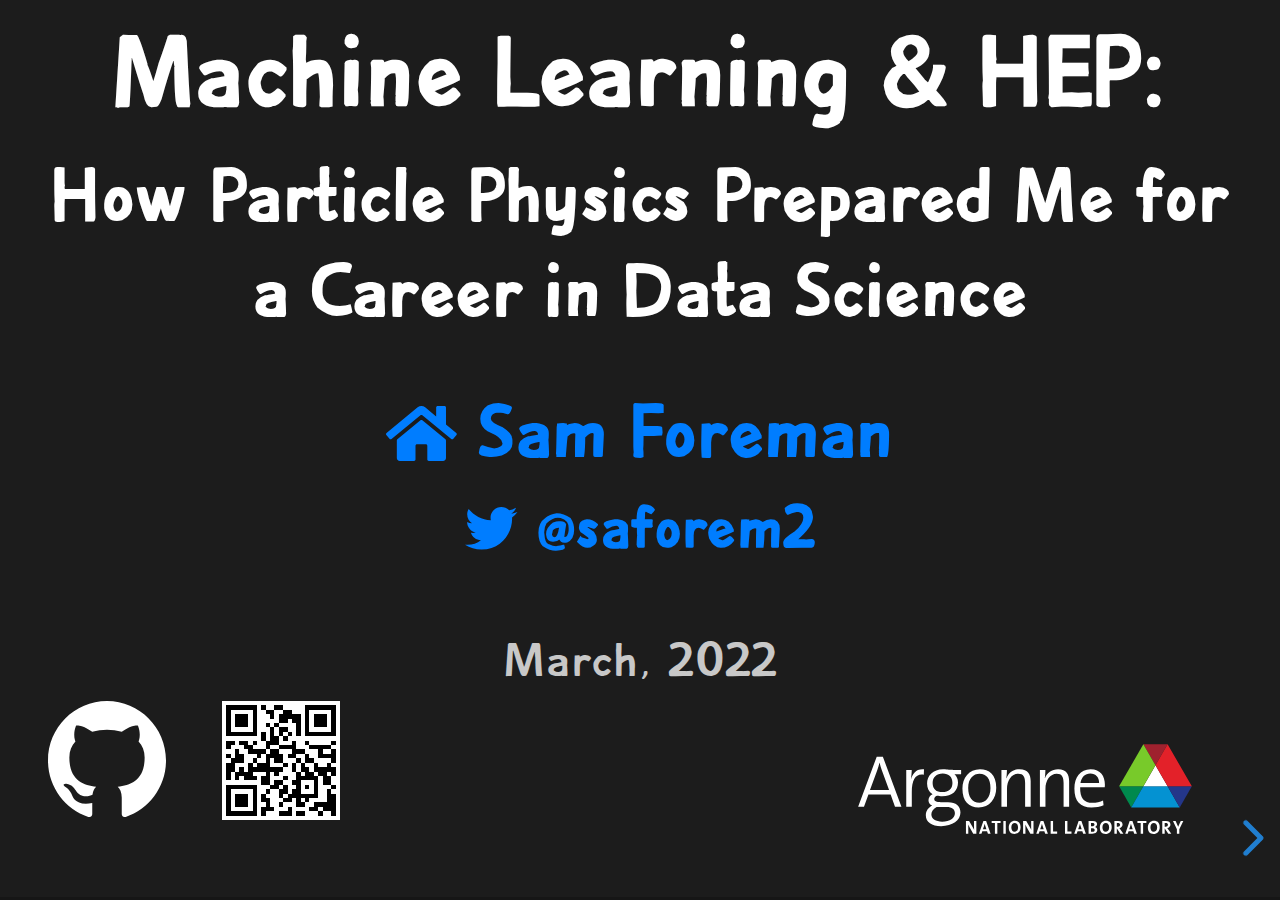
==== docs/index.html @ 4ddbed1b "Updates slides" ====
<!DOCTYPE html>
<html lang="en">
  <head>
    <meta charset="utf-8" />
    <meta name="viewport" content="width=device-width, initial-scale=1.0, maximum-scale=1.0, user-scalable=no" />

    <title>ML in HEP</title>
    <link rel="shortcut icon" href="./favicon.ico" />
    <link rel="stylesheet" href="./dist/reset.css" />
    <link rel="stylesheet" href="./dist/reveal.css" />
    <link rel="stylesheet" href="./dist/theme/black.css" id="theme" />
    <link rel="stylesheet" href="./css/highlight/monokai-sublime.css" />

    <link rel="stylesheet" href="./_assets/custom/custom_theme.css" />

  </head>
  <body>
    <div class="reveal">
      <div class="slides"><section  data-markdown><script type="text/template">
<div style="align:center;vertical-align:center;">

<h1 display=inline:block;>Machine Learning & HEP:</h1>
<h3 display=inline:block; style="line-height:1.5em;margin-bottom:5px;">How Particle Physics Prepared Me for a Career in Data Science</h3>
<br><h3><a href="https:samforeman.me">
<i class="fa fa-home faa-float"></i> Sam Foreman
</a></h3>
<h4><a href="https://twitter.com/saforem2">
<i class="fab  fa-twitter faa-float animated "></i> @saforem2</a></h4>
<!-- <h5><a href="https://bit.ly/phys-sem">🔗 slides</a></h5> -->
<br>
March, 2022

<div align="bottom">

[<img align="left" width=10% src="assets/github.svg">](https://github.com/saforem2/l2hmc-qcd)
<img align="left" style="padding-left:45px;" width=10% src="assets/qr.svg">

[<img align="right" width=35% src="assets/Argonne_cmyk_white.svg">](https://alcf.anl.gov)

<!-- <img src="assets/static/logo.png" style="width:10vw;vertical-align:bottom;padding-right:4%;" align="right"> -->

</div>

</div>
</script></section><section  data-markdown><script type="text/template">
# About Me

<div id="left" style="50%;">

1. <span id="red">Born</span>: Chicago, IL

2. <span id="red">Undergrad</span>: 
  - UIUC (2010 - 2015)
    - B.S. Engineering Physics
    - B.S. Applied Math

3. <span id="red">Grad school</span>: 
  - U Iowa (2015 - 2019)
    - PhD. Physics

4. <span id="red">Postdoc</span>: 
  - ANL (2019 - ??) 
    - [Leadership Computing Facility](https://alcf.anl.gov/about/people/sam-foreman)

</div>

<div id="right" style="50%;">

![](./assets/static/map.png)

</div>
</script></section><section  data-markdown><script type="text/template">
# Grad School

- The application process is difficult

- Lots of rejections...
  - Avoid having to pay for grad school (if possible!)
  - <a href="https://twitter.com/rerutled/status/1502650135934869506"><i class="fab  fa-twitter faa-float animated "></i> thread</a>

- Accepted to UIowa
  - Plan was to study high-energy theory and mathematical physics...
  - Met my advisor, [Yannick Meurice](https://physics.uiowa.edu/people/yannick-meurice)
  - Thesis: 
    - [Learning Better Physics: A Machine Learning Approach to Lattice Gauge Theory](https://www.researchgate.net/profile/Samuel-Foreman/publication/337499051_Learning_better_physics_a_machine_learning_approach_to_lattice_gauge_theory/links/5ddc390c299bf10c5a3340dd/Learning-better-physics-a-machine-learning-approach-to-lattice-gauge-theory.pdf)

</script></section><section  data-markdown><script type="text/template">
# Grad School

- Became interested in computational aspects
  - [Machine Learning Phases of Matter](https://www.nature.com/articles/nphys4035)
  - Developing software for simulations
    - Markov Chain Monte Carlo (MCMC)
    - Molecular Dynamics
  - <span id="red">Machine Learning</span>

- Received the [Office of Science Graduate Student Research Program](https://science.osti.gov/wdts/scgsr) fellowship
  - Allowed me to spend last year of grad school at ANL working on my proposed project
  - Introduced me to my current supervisor and opened the door for my postdoc
</script></section><section  data-markdown><script type="text/template">
# ML in HEP

<div style="text-align:left;">

- <i class="fab  fa-github faa-float animated "></i> [HEP-ML-Resources](https://github.com/iml-wg/HEP-ML-Resources)

- [Snowmass 2021](https://snowmass21.org/start)
  - [Applications of Machine Learning to Lattice Quantum Field Theory](https://arxiv.org/abs/2202.05838)

> It provides an opportunity for the entire particle physics community to come
> together to identify and document a scientific vision for the future of
> particle physics in the U.S. and its international partners.

</div>
</script></section><section  data-markdown><script type="text/template">
# Quantum Chromodynamics

<div id="left" style="width=66%;font-size:1.05em;">

- <span id="red">Standard Model</span>:
    - E&M, strong and weak interactions, particles
<br>
- <span id="red">QCD</span>:
	- Strong interaction between quarks and gluons
  - Analytical progress is difficult...

</div>

<div id="right" style="width=33%;">


<img class="imgnoborder" src="assets/static/nucleus.svg" style="width:50%; margin-left:80px;" align="center" />

<br>

<img class="imgnoborder" src="assets/static/feynman.svg" style="width:80%;" />


</div>
</script></section><section  data-markdown><script type="text/template">
# Markov Chain Monte Carlo

- MCMC sampling provides a class of algorithms for systematic sampling from
  high-dimensional probability distributions.

- <span id="red">Goal</span>: Generate an ensemble of <span
  id="blue">independent</span> samples drawn from desired target distribution $p(x)$.

  - This can be done using the <span id="blue">Metropolis-Hastings</span> algorithm
</script></section><section  data-markdown><script type="text/template"><span style="font-size: 0.9em;">

# Metropolis-Hastings

- 1946: John von Neumann, Stan Ulam, and Nick Metropolis, all at the Los Alamos
  Scientific Laboratory, cook up the Metropolis algorithm, also known as the
  Monte Carlo method${^{\color{#007DFF}{\mathrm{1}}}}$.

</span>
<div align="center" style="font-size:0.8em;">

> The Metropolis algorithm aims to obtain approximate solutions to numerical
> problems with unmanageably many degrees of freedom and to combinatorial
> problems of factorial size, by mimicking a random process. Given the digital
> computer’s reputation for deterministic calculation, it’s fitting that one of
> its earliest applications was the generation of random numbers.

</div>

<span id="halfsize">[$\mathrm{1}$]: [The Best of the 20th Century: Editors Name Top 10 Algorithms](https://archive.siam.org/pdf/news/637.pdf)</span>

</script></section><section  data-markdown><script type="text/template">
# Metropolis-Hastings

```python
import numpy as np

def prob(x: float) -> float:
    denom = np.sqrt(2 * np.pi ** 2)
    return np.exp(-0.5 * (x ** 2)) / denom

def metropolis_hastings(steps: int = 1000):
    x = 0.                                           # initialize config
    samples = np.zeros(steps)
    for n in range(steps):
        xp = x + np.random.randn()                   # generate proposal
        if np.random.rand() < (prob(xp) / prob(x)):
            x = xp                                   # accept if xp more likely
        samples[i] = x                               # collect our samples

    return samples
```

### $1\times10^{6}$ samples <span id="red"> in $< 4s$</span>!</li></ul></span>

```python
>>> %timeit metropolis_hastings(int(1e6))
3.85 s ± 173 ms per loop (mean ± std. dev. of 7 runs, 1 loop each)
```
</script></section><section  data-markdown><script type="text/template">
<div id="dark" style="text-align:left;">

# Results

<span id="large">

As $N\rightarrow\infty$, $p(x) \rightarrow \mathcal{N}(0, \mathbb{1})$

</span>

<div align="center">
<img src="assets/static/normal/samples-10.svg" width=32% align="center">
<img src="assets/static/normal/samples-100.svg" width=32% align="center">
<img src="assets/static/normal/samples-500.svg" width=32% align="center">
<img src="assets/static/normal/samples-1000.svg" width=32% align="center">
<img src="assets/static/normal/samples-10000.svg" width=32% align="center">
<!-- <img src="assets/static/normal/samples-1e5.svg" width=32% align="center"> -->
<img src="assets/static/normal/samples-1e+06.svg" width=32% align="center">
</div>

</div>
</script></section><section  data-markdown><script type="text/template">
<img src="./assets/static/mh1d1.svg" width=90%>
</script></section><section  data-markdown><script type="text/template">
<div style="text-align:left;">

## [Ising Model](https://en.wikipedia.org/wiki/Ising_model)

- Spins $\sigma = \pm1$ ($\uparrow$ / $\downarrow$) at each site on
  lattice $\Lambda$

- For adjacent spins $\sigma_{i}$, $\sigma_{j}$: $ H(\sigma) = -\sum_{\langle i, j\rangle} \sigma_{i} \sigma_{j} $

- <span id="red">Distribution</span>:

</div>

<span id="note">$p_{\beta}(\sigma)\propto e^{-\beta H(\sigma)} = e^{-S_{\beta}(\sigma)}$</span>

<br>

![](./assets/ising/ising.svg)
</script></section><section  data-markdown><script type="text/template">
<div id='dark' style="vertical-align:center;text-align:left;">

# Motivation

- Want to calculate observables

$$
\langle \mathcal{O}\rangle\propto\int\left[\mathcal{D}x\right]\mathcal{O}(x)e^{-S(x)}
$$

- If we had <span id="red">_independent configurations_,</span> we could approximate the integral as

$$
\langle\mathcal{O}\rangle\simeq\frac{1}{N}\sum_{n=1}^{N}\mathcal{O}(x_{n})\Rightarrow \sigma^{2}=\frac{1}{N}\text{Var}\left[\mathcal{O}(x)\right]
$$

</div>
</script></section><section  data-markdown><script type="text/template">
<div id='dark' style="vertical-align:center;text-align:left;">

# Motivation

<span style="font-size:0.8em;">

- For independent samples: 
  $$\langle \mathcal{O}\rangle \propto\int\left[\mathcal{D}x\right]\mathcal{O}(x)e^{-S(x)}
  \simeq\frac{1}{N}\sum_{n=1}^{N}\mathcal{O}(x_{n})$$
  $$\Rightarrow \sigma^{2}=\frac{1}{N}\text{Var}\left[\mathcal{O}(x\right)]$$
- Accounting for <span id="blue">autocorrelations</span>:
  $$ \sigma^{2}=\frac{\color{#00CCFF}{\tau_{\mathrm{int}}^{\mathcal{O}}}}{N}\text{Var}\left[\mathcal{O}(x)\right] $$
- <span id="blue">$\tau_{\mathrm{int}}^{\mathcal{O}}$</span> is known to scale <span
  id="red">exponentially</span> as we approach physical lattice spacing.

</span>

</div>

<!-- --- -->
<!-- ## Lattice QCD -->

<!-- - Non-perturbative approach to solving the QCD theory of the strong interaction -->
<!--   between quarks and gluons. -->
<!-- - Calculations in LatticeQCD proceed in 3 steps: -->
<!--   1. <span id="red">Gauge Field Generation</span>: Use Markov Chain Monte Carlo (MCMC) methods -->
<!--      for sampling _independent_ gauge field (gluon) configurations. -->
<!--   2. <span id="red">Propagator calculations</span>: Compute how quarks propagate in these fields -->
<!--      (_quark propagators_) -->
<!--   3. <span id="red">Contractions</span>: Method for combining quark propagators into correlation -->
<!--      functions and observables. -->
</script></section><section  data-markdown><script type="text/template">
<div id='dark'>

# <span style="color: #3B4CC0;">Critical Slowing Down</span>

<div id="left" style="width: 45%; font-size: 100%;text-align:left;align:left;margin-left:25pt;margin-top:20pt;font-size:1.1em;">

<h6><span id="note" style="color:rgb(123,159,249);background-color:rgba(123,159,249,0.15);">Charge Freezing</span></h6>

- <span style="color:rgb(192,212,245);font-weight:600;">$Q$ gets stuck!
<br>
<br>
- <span style="color:rgb(242, 203, 183);">$\delta Q \longrightarrow 0$</span> <span style="color:rgb(242, 203, 183);"> </span>
<br>
<br>
- <span style="color:rgb(238, 132, 104);">need to wait $N_{\mathrm{configs}}\longrightarrow \infty$</span>

<br><span id="note" style="color:rgb(255,82,82);background-color:rgba(255,82,82,0.15);padding:10px;margin-left:35pt;align:center;">
$\tau_{\mathrm{int}}^{Q} \longrightarrow \infty$
</span>

</div>

<div id="right" style="align:right;">

<img src="assets/critical_slowing_down.svg" style="max-width:85%; height:auto;align:right;">

</div>

</div>
</script></section><section  data-markdown><script type="text/template"># Lattice QCD

<img src="assets/static/continuum.svg" width=90%>
</script></section><section  data-markdown><script type="text/template">
<div style="text-align: left;">

### HMC: Leapfrog Integrator

- Hamiltonian Dynamics:

</div>

<span id="note" style="font-size:1.5em">$\dot{x} = \frac{\partial H}{\partial v}$</span>
$\hspace{10pt}$
<span id="note" style="font-size:1.5em">$\dot{v} = - \frac{\partial H}{\partial x}$</span>

![](assets/hmc1.svg)  <!-- .element width="90%" -->
</script></section><section  data-markdown><script type="text/template">
# HMC 

<section data-background-iframe="https://chi-feng.github.io/mcmc-demo/app.html"
          data-background-interactive>
</script></section><section  data-markdown><script type="text/template">
<div id='dark'>

# Issues with HMC

- Energy levels selected randomly $\rightarrow$ <span id="red">slow mixing!</span>
- Cannot easily traverse low-density zones
- What do we want in a good sampler?
  - <span id="blue">**Fast mixing**</span> (small autocorrelations)
  - <span id="blue">**Fast burn-in**</span> (quick convergence)

![](assets/hmc_traj_eps05.svg) <!-- .element width="49%" -->
![](assets/hmc_traj_eps025.svg) <!-- .element width="49%" -->

</div>
</script></section><section  data-markdown><script type="text/template">
<div id='dark'>

#### L2HMC: LeapfrogLayer

<div id="float" style="width:100%;align:center;">

<img src="assets/drawio/update_steps.svg" style="width:31%;align:left;">
<img src="assets/drawio/leapfrog_layer_dark2.svg" style="width:64%;align:right;">
<img src="assets/drawio/network_functions.svg" style="width:90%;align:center;">

</div>
</script></section><section  data-markdown><script type="text/template">
<div id='dark'>

## Algorithm

<div class="column" style="width=100%;font-size:0.77em;">

1. Resample <span id="green">$\mathbf{v} \sim \mathcal{N}(0, \mathbb{1})$</span>, <span id="pink">$d\sim\mathcal{U}(+, -)$,</span> 
   construct <span id="cyan">$\xi$</span>$=(\mathbf{x}, $<span id="green">$\mathbf{v}$</span>, <span id="pink">$\pm$</span>$)$

2. Generate <span style="color:#AE81FF;">proposal $\xi^{\ast}$</span> by passing <span id="cyan">initial
   $\xi$</span> through $N_{\mathrm{LF}}$ **leapfrog
   layers**:

   <div id="note" style="width:55%;color:rgb(255, 255, 255);background-color:rgba(255, 255, 255, 0.1);text-align:center;padding:5px;">

   <span id="cyan">$\xi$</span> $ \hspace{1pt}\xrightarrow[]{\tiny{\mathrm{LF} \text{ layer}}}\xi_{1} \longrightarrow\cdots \longrightarrow \xi_{N_{\mathrm{LF}}} =$ <span style="color:#AE81FF;">$\xi^{\ast}$</span>

   </div>

3. Compute the **Metropolis-Hastings** (MH) acceptance (with Jacobian
   $\mathcal{J}$) 

   <div id="note" style="width:55%;align:center;text-align:center;padding:5px; color:rgb(255,255,255);background-color:rgba(255,255,255,0.1);padding:5px;">

   $A(\color{#AE81FF}{\xi^{\ast}}|\color{#00CCFF}{\xi})=
   \mathrm{min}\left\\{1,
   \frac{p(\color{#AE81FF}{\xi^{\ast}})}{p(\color{#00CCFF}{\xi})}\mathcal{J}\left(\color{#AE81FF}{\xi^{\ast}},\color{#00CCFF}{\xi}\right)\right\\}$

   </div>

4. <span id="red">`if training`</span>: Evaluate the **loss function** $\mathcal{L}\gets
   \mathcal{L}_{\theta}(\color{#AE81FF}{\xi^{\ast}}, \color{#00CCFF}{\xi})$ and backprop

5. Evaluate MH criteria and assign the next state in the chain according to

   <div id="note" style="width:65%;align:center;text-align:center;padding:5px; color:rgb(255,255,255);background-color:rgba(255,255,255,0.15);padding:5px;">

   $\mathbf{x}_{i+1}\gets
   \begin{cases}
     \color{#AE81FF}{\mathbf{x}^{\ast}} \small{\text{ w/ prob }} A(\color{#AE81FF}{\xi^{\ast}}|\color{#00CCFF}{\xi}) \hspace{25pt}✅ \\\\
     \color{#00CCFF}{\mathbf{x}} \hspace{14px}\small{\text{ w/ prob }} 1 - A(\color{#AE81FF}{\xi^{\ast}}|\color{#00CCFF}{\xi}) \hspace{11pt}❌
     \end{cases}$

   </div>

</div>

</div></script></section><section  data-markdown><script type="text/template">
<div id='dark'>

## Toy Example: GMM $\in \mathbb{R}^{2}$

![](assets/iso_gmm_chains.svg)

</div>
</script></section><section  data-markdown><script type="text/template">
<div id='dark'>

### Lattice Gauge Theory

<div class="row">

<div class="column" style="width: 65%; font-size: 90%; align:right;">

<h5><b><u> <span style="color:#cfcfcf;">Link variables</span></u></b></h5>
   $U_{\mu}(x) = e^{i x_{\mu}(n)}\in U(1)$, <br>with <span id="note" style="color:rgb(255,255,255);background-color:rgba(255,255,255,0.1);padding:5px;">$x_{\mu}(n)\in[-\pi,\pi]$</span><br><br>

<h5><b><u><span style="color:#cfcfcf;">Wilson Action</span></u></b></h5>
  <span id="note"
  style="color:rgb(255,255,255);padding:5px;background:rgba(255,255,255,0.15);"> $S_{\beta}(x)
  = \beta\sum_{P} 1 - \cos \color{#00CCFF}{x_{P}}$</span>
  <span id="cyan" style="font-size:0.65em;align:right;">$x_{P}= x_{\mu}(n) + x_{\nu}(n+\hat{\mu})-x_{\mu}(n+\hat{\nu})-x_{\nu}(n)$</span>
<br><br><h5><b><u> Topological Charge</u></b></h5>

</div>

<div class="column" style="width:30%;vertical-align:center;">

![](assets/plaq.drawio.svg)  <!-- .element align="center" width="90%"-->

</div>

</div>

<div style="align=center;">

<span id="green">**Continuous:** </span> <span id="note" style="padding:8px;background:#D0F3D5;color:#1c1c1c;">✅ $Q_{\mathbb{R}} = \frac{1}{2\pi}\sum_{P} \sin x_{P}\in\mathbb{R}$ </span>

$\hspace{6pt}$ <span id="red"> **Discrete:**</span> <span id="note" style="padding:8px;background:#F7C2CC;color:#1c1c1c;text-align:right;">❌ $Q_{\mathbb{Z}} = \frac{1}{2\pi}\sum_{P} \left\lfloor x_{P}\right\rfloor\hspace{18px}\in\mathbb{Z}$</span>

  $\hspace{45pt}$ with $\left\lfloor x_{P}\right\rfloor = x_{P}-2\pi\left\lfloor\frac{x_{P}+\pi}{2\pi}\right\rfloor$</span>

</div>


  <!-- <span id="note" style="padding:8px;background:rgba(232, 245, 233,0.8);color:rgb(76, 175, 80);">✅ $Q_{\mathbb{R}} = \frac{1}{2\pi}\sum_{P} \sin x_{P}\in\mathbb{R}$ </span> -->

  <!-- <span id="note" style="padding:8px;background:rgba(255, 235, 238,0.8);color:rgb(244, 67, 54);align:right;">❌ $Q_{\mathbb{Z}} = \frac{1}{2\pi}\sum_{P} \left\lfloor x_{P}\right\rfloor\hspace{18px}\in\mathbb{Z}$</span> -->


</div>
</script></section><section  data-markdown><script type="text/template">

## Loss Function

<div style="font-size:0.9em;">

<div style="text-align:left;">

- Maximize the <span id="blue">_expected squared charge difference_ </span>:

</div>

<span id="note" style="text-align:center;align:center;">`\(\mathcal{L}(\theta) = \color{#228BE6}{\mathbb{E}_{p(\xi)}}
\left[-\color{#FA5252}{{\delta Q}}^{2}_{\color{#FA5252}{\mathbb{R}}}(\xi', \xi)\cdot
A(\xi'|\xi)\right]\)`</span>

<div style="text-align:left;">

<br>

- Where $\color{#FA5252}{\delta Q_{\mathbb{R}}}$ is the <span id="red">tunneling rate</span>
  $$\color{#FA5252}{\delta Q_{\mathbb{R}}}(\xi',\xi)=\left|Q_{\mathbb{R}}(x') - Q_{\mathbb{R}}(x)\right|$$
- And $A(\xi'|\xi)$ is probability of accepting the proposal configuration $\xi'$.
  $$ A(\xi'|\xi) = \min\left(1, \frac{p(\xi')}{p(\xi)}\left|\frac{\partial \xi'}{\partial \xi^{T}}\right|\right\)$$

</div>

</div>

</div>
</script></section><section  data-markdown><script type="text/template">
<div id='dark'>

#### Integrated Autocorrelation time: <span style="color:#FF2052">$\tau_{\mathrm{int}}$</span>

<div id="left" style="margin-left:6%;max-width:75%;">

<img src="assets/autocorr_new.svg" style="width:100%;">

</div>

<div id="right" style="align:left;text-align:left;width:30%;margin-right:15%;">

We can measure the performance by comparing $\tau_{\mathrm{int}}^{Q}$ for the
<span style="color:#FF2052">**trained model**</span> to <span
style="color:#9F9F9F;">**HMC**</span>.
</div>

<img src="assets/charge_histories.svg" style="width:90%;margin-top:-4%;">

</div></script></section><section  data-markdown><script type="text/template">
<div id="dark">

### Integrated Autocorrelation Time


<img src="assets/tint1.svg" style="width:100%;">

Comparison of $\tau_{\mathrm{int}}^{Q}$ for <span
style="color:#5BC461;">**trained models** </span> vs <span
style="color:#9F9F9F;">**HMC** </span> with different trajectory lengths,
$N_{\mathrm{LF}}$, at $\beta = 4, 5, 6, 7$

</div>
</script></section><section  data-markdown><script type="text/template">

<div id="dark">

# Interpretation

<span style="font-size:0.6em; align:center;">
$\hspace{32pt}$
Deviation in $x_{P}\hspace{20pt}$
$\hspace{10pt}$ Topological charge mixing
$\hspace{20pt}$ Artificial influx of energy
</span>

![](assets/ridgeplots.svg)

<span style="font-size:0.7em;">
Illustration of how different observables evolve over a
single L2HMC trajectory.
</span>

</div>
</script></section><section  data-markdown><script type="text/template"><div id="dark">

## Interpretation

![](assets/plaqsf_ridgeplot.svg) <!-- .element width="48%" align="center" -->
![](assets/Hf_ridgeplot.svg)  <!-- .element width="48%" align="center" -->

<div class="row">

<div class="column" style="font-size:0.6em;margin-left:11%;max-width:55%;text-align:center;">

<div id="note" style="color:rgb(255,255,255);background-color:rgba(255,255,255,0.15);margin-top:-40px;">

Average plaquette $\langle x_{P}\rangle$ vs lf step

</div>

</div>
<div class="column" style="font-size:0.6em;margin-left:12%;text-align:center;margin-right:4%;">

<div id="note" style="color:rgb(255,255,255);background-color:rgba(255,255,255,0.15);margin-top:-40px;">

Average energy $H - \sum\log|\mathcal{J}|$
</div>
</div>
</div>
<small><b>Fig.</b> Illustration of how the trained model artificially
increases the energy towards the middle of the trajectory, allowing the sampler
to tunnel between isolated sectors.
</script></section><section  data-markdown><script type="text/template">
<div id="dark">

## Plaquette analysis: $x_{P}$


![](assets/plaqsf_vs_lf_step1.svg) <!-- .element width="100%" -->

<div class="row">
<div class="column" style="font-size:0.6em;margin-left:11%;max-width:55%;text-align:center;">

<div id="note" style="color:rgb(255,255,255);background-color:rgba(255,255,255,0.15);margin-top:-40px;">

Deviation from $V\rightarrow\infty$ limit,  $x_{P}^{\ast}$

</div>

</div>
<div class="column" style="font-size:0.6em;margin-left:12%;text-align:center;margin-right:4%;">

<div id="note" style="color:rgb(255,255,255);background-color:rgba(255,255,255,0.15);margin-top:-40px;">

Average $\langle x_{P}\rangle$, with $x_{P}^{\ast}$ (dotted-lines)
</div>
</div>
</div>
<small><b>Fig.</b> Plot showing how <b>average plaquette</b>, $\left\langle
x_{P}\right\rangle$ varies over a single trajectory for models trained at
different $\beta$, with varying trajectory lengths $N_{\mathrm{LF}}$</small>

</div></script></section><section  data-markdown><script type="text/template">
<div id="dark">

# [<img width=7% src="assets/github.svg" align="top">](https://github.com/saforem2/l2hmc-qcd) [l2hmc-qcd](https://github.com/saforem2/l2hmc-qcd)

- [arXiv: 2105.03418](https://arxiv.org/abs/2105.03418)
- [arXiv: 2112.01582](https://arxiv.org/abs/2112.01582)
- [arXiv: 2112.01586](https://arxiv.org/abs/2112.01586)

- Source code publicly available

- Both `pytorch` and `tensorflow` implementations with support for distributed training, automatic checkpointing, etc.

- Generic interface, easily extensible

- <b>Work in progress</b> scaling up to 2D, 4D $SU(3)$

</div>
</script></section><section  data-markdown><script type="text/template">
<div id="dark">

## Acknowledgements

<div id="left">

### Collaborators:
 - Xiao-Yong Jin
 - James C. Osborn

### References:
 - [Link to slides](https://bit.ly/phys-sem)
 - [Link to github](https://github.com/saforem2/l2hmc-qcd)
 - [reach out!](mailto://foremans@anl.gov)
 - [Link to HMC demo](https://chi-feng.github.io/mcmc-demo/app.html)
 - [arXiv:2105.03418](https://arxiv.org/abs/2002.02428)
 - [arXiv:2002.02428](https://arxiv.org/abs/2002.02428)

</div>

<div id="right">

### Huge thank you to:
 - Yannick Meurice
 - Norman Christ
 - Akio Tomiya
 - Luchang Jin
 - Chulwoo Jung
 - Peter Boyle
 - Taku Izubuchi
 - ECP-CSD group
 - ALCF Staff + Datascience Group

</div>

<small> 

<br>

This research used resources of the Argonne Leadership Computing Facility,
which is a DOE Office of Science User Facility supported under Contract
DE-AC02-06CH11357.

</small>

</div>
</script></section><section  data-markdown><script type="text/template">
<section data-background-iframe="https://chi-feng.github.io/mcmc-demo/app.html"
          data-background-interactive>
</script></section><section  data-markdown><script type="text/template"># Thank you!


- 🔗 Slides: [bit.ly/phys-sem](https://bit.ly-phys-sem)
- <a href="https://twitter.com/saforem2/status/1505576506696900608?s=20&t=qtuJbHVVIfYKoWwFWUjcNw">
<i class="fab  fa-twitter faa-float animated "></i> What advice would you give to yourself as an undergrad?</a>


<style>

:root {
    --r-heading-text-transform: none;
    --r-heading-margin: 0 0 20px 0;
    --r-heading-font: "graze-pro", "OpenSans-Bold", "Open Sans", Helvetica, Impact, sans-serif;
    --r-main-background-color: #1c1c1c;
    --r-main-font: "graze-pro", "SourceSansPro", Helvetica Neue, sans-serif;
    --r-main-font-size: 34px;
    --r-block-margin: 5px;
    --r-heading-margin: 0 0 20px 0;
    --r-heading-line-height: 1.2;
    --r-heading-letter-spacing: -0.45px;
    --r-heading-word-spacing: 0.5px;
    --r-heading-text-transform: none;
    --r-heading-text-shadow: none;
    --r-heading-font-weight: 800;
    --r-heading1-text-shadow: none;
    --r-heading1-size: 2em;
    --r-heading2-size: 1.75em;
    --r-heading3-size: 1.5em;
    --r-heading4-size: 1.25em;
    --r-heading5-size: 1.1em;
    --r-heading6-size: 1.05em;
    --r-code-font: "agave Nerd Font", monospace;
    --r-link-color: #007DFF;
    --r-link-color-dark: #f92672;
    --r-link-color-hover: #63ff51;
    --r-controls-color: #228BE6;
    --r-progress-color: #404040;
    --r-selection-background-color: rgba(255, 255, 0, 0.15);
    --r-selection-color: rgb(255, 255, 0);
    --r-main-color: #c8c8c8;
    --text-muted: #757575;
    --text-faint: #404040;
    --r-heading-color: #FFF;
    --r-background-color: #fff;
    -webkit-font-smoothing:subpixel-antialiased;
}

.reveal {
    font-family: var(--r-main-font), sans-serif;
    font-size: var(--r-main-font-size);
    font-weight: normal;
    color: var(--r-main-color);
    background-color: var(--r-main-background-color);
}

.reveal h1,
.reveal h2,
.reveal h3,
.reveal h4 {
    margin: var(--r-heading-margin);
    color: var(--r-heading-color);
    font-family: var(--r-heading-font);
    line-height: var(--r-heading-line-height);
    word-spacing: var(--r-heading-word-spacing);
    text-transform: var(--r-heading-text-transform);
    text-shadow: var(--r-heading-text-shadow);
    word-wrap: break-word;
}

.reveal h1 {
    font-weight: 800;
    font-size: var(--r-heading1-size);
}

.reveal h2 {
    font-weight: 700;
    font-size: var(--r-heading2-size);
}

.reveal h3 {
    font-weight: 700;
    font-size: var(--r-heading3-size);
}

.reveal h4 {
    font-weight: 700;
    font-size: var(--r-heading4-size);
}

.reveal h5 {
    font-weight: 600;
    font-size: var(--r-heading5-size);
}
.reveal h6 {
    font-weight: 500;
    font-size: var(--r-heading6-size);
}


.reveal ul ul,
.reveal ul ol,
.reveal ol ol,
.reveal ol ul {
  margin-bottom: 10px;
}

.reveal ul:not(:last-child) {
    margin-bottom: 2px;
}

.reveal ul:last-child {
    margin-bottom: 20px;
}

.reveal ul ul {
    list-style: circle;
}
.container {
  position: relative;
}

.make-it-pop {
  filter: drop-shadow(0 0 10px purple);
}

.bottomright {
  position: absolute;
  bottom: 8px;
  right: 16px;
  font-size: 18px;
}

@media (max-width: 600px) {
  section {
    -webkit-flex-direction: column;
    flex-direction: column;
  }
}

.row {
  display: flex;
}

.column {
  flex: 50%;
}


#left {
  margin: 0 0 5px 5px;
  text-align: left;
  float: left;
  z-index: -10;
  width: 48%;
  font-size: 0.85em;
}

#right {
  margin: 0 0 5px 0;
  float: right;
  max-width: 48%;
  text-align: left;
  z-index: -10;
  width: 48%;
  font-size: 0.85em;
}

#darkBack {
    background-color: #1c1c1c;
    color: #efefef;
    .reveal a {
        color: #F92672;
        transition: color 0.15s ease;
    }
    .reveal a:hover {
        color: var(--r-link-color-hover);
    }
}

.multiCol {
    display: table;
    table-layout: fixed; /* don't fudge depending on content */
    width: 100%;
    text-align: left; /* matter of taste, makes imho sense */
    .col {
        display: table-cell;
        vertical-align: top;
        width: 50%;
        padding: 2% 0 2% 3%; /* some vertical, and between columns */
        &:first-of-type { padding-left: 0; } /* there's nothing before col1 */
    }
}

.reveal blockquote:before {
  content: "❝";
  font-size: 2.5em;
  margin-right: .05em;
  line-height: 0.1em;
  vertical-align: -0.3em;
  text-align: left;
  color: var(--text-faint);
  font-style: normal !important;
}

.reveal blockquote p {
  color: var(--text-muted);
  font-style: normal !important;
  font-align: left;
  display: inline;
  text-align: left;
}

.reveal blockquote em{
  color: var(--text-muted);
  text-align: left;
}

.reveal blockquote {
  border-radius: 8px !important;
  margin: 0.5rem 0rem 0.5rem 0rem;
  text-align: left;
  padding-top: 1rem;
  padding-left: 2rem;
  padding-bottom: 1rem;
  padding-right: 2rem;
  width: 85%;
  max-width: 90%;
  font-style: normal !important;
}

.reveal hljs {
    background: #1c1c1c !important;
}

.hljs {
    background: #202020 !important;
    border-radius: 8px !important;
}

#blue {
    color: #00CCFF;
}
#bright {
    color: #00A2FF;
}
#cyan {
    color: #00CCFF;
}
#purple {
    color: #AE81ff;
}
#green {
    color: #63FF51;
}
#yellow {
    color: #FFFF00;
}
#lightpink {
    color: #E64980;
}
#pink {
    color: #F92672;
}
#red {
    color: #FA5252;
}
#grey {
    color: #666666;
}

#noteinverse {
    background-color: #1c1c1c;
    border-radius: 5px;
    border-color: #1c1c1c;
    color: #efefef;
    padding: auto;
    margin: auto;
}

#note {
    background-color: rgba(255, 255, 255, 0.1);
    padding: 10px;
    border-radius: 8px;
    border-color: rgba(240, 240, 240, 1.0);
    color: rgb(255, 255, 255);
    margin: auto;
}

#mark {
    margin: auto;
    padding: auto;
    background-color: #FFFF00;
    color: #1c1c1c;
    font-weight: 700;
    border-radius: 7px;
}

#dark {
    background-color: #1c1c1c;
    color: #efefef;
    --r-link-color: #228bE6;
    --r-header-color: #666666;
    -webkit-font-smoothing:subpixel-antialiased;
}

#halfsize {
    font-size: 0.5em;
}

#large {
  font-size: 1.25em;
}

</style>
</script></section></div>
    </div>

    <script src="./dist/reveal.js"></script>

    <script src="./plugin/markdown/markdown.js"></script>
    <script src="./plugin/highlight/highlight.js"></script>
    <script src="./plugin/zoom/zoom.js"></script>
    <script src="./plugin/notes/notes.js"></script>
    <script src="./plugin/math/math.js"></script>
    <script>
      function extend() {
        var target = {};
        for (var i = 0; i < arguments.length; i++) {
          var source = arguments[i];
          for (var key in source) {
            if (source.hasOwnProperty(key)) {
              target[key] = source[key];
            }
          }
        }
        return target;
      }

      // default options to init reveal.js
      var defaultOptions = {
        controls: true,
        progress: true,
        history: true,
        center: true,
        transition: 'default', // none/fade/slide/convex/concave/zoom
        plugins: [
          RevealMarkdown,
          RevealHighlight,
          RevealZoom,
          RevealNotes,
          RevealMath
        ]
      };

      // options from URL query string
      var queryOptions = Reveal().getQueryHash() || {};

      var options = extend(defaultOptions, {"transition":"slide","scripts":["plugin/reveal.js-menu/menu.js","plugin/reveal.js-plugins/chalkboard/plugin.js","plugin/reveal.js-plugins/customcontrols/plugin.js","plugin.js"],"menu":{"themes":true,"transitions":true,"transition":"slide"}}, queryOptions);
    </script>

    <script src="./_assets/plugin/reveal.js-menu/menu.js"></script>
    <script src="./_assets/plugin/reveal.js-plugins/chalkboard/plugin.js"></script>
    <script src="./_assets/plugin/reveal.js-plugins/customcontrols/plugin.js"></script>
    <script src="./_assets/plugin/fontawesome.js"></script>
    <script src="./_assets/js/fontawesome-all.min.js"></script>
    <script src="./_assets/./plugin/embed-tweet/plugin.js"></script>
    <script src="./_assets/plugin.js"></script>

    <script>
      Reveal.initialize(options);
    </script>
  </body>
</html>
---- docs/dist/reveal.css ----
/*!
* reveal.js 4.2.1
* https://revealjs.com
* MIT licensed
*
* Copyright (C) 2011-2021 Hakim El Hattab, https://hakim.se
*/
.reveal .r-stretch,.reveal .stretch{max-width:none;max-height:none}.reveal pre.r-stretch code,.reveal pre.stretch code{height:100%;max-height:100%;box-sizing:border-box}.reveal .r-fit-text{display:inline-block;white-space:nowrap}.reveal .r-stack{display:grid}.reveal .r-stack>*{grid-area:1/1;margin:auto}.reveal .r-hstack,.reveal .r-vstack{display:flex}.reveal .r-hstack img,.reveal .r-hstack video,.reveal .r-vstack img,.reveal .r-vstack video{min-width:0;min-height:0;-o-object-fit:contain;object-fit:contain}.reveal .r-vstack{flex-direction:column;align-items:center;justify-content:center}.reveal .r-hstack{flex-direction:row;align-items:center;justify-content:center}.reveal .items-stretch{align-items:stretch}.reveal .items-start{align-items:flex-start}.reveal .items-center{align-items:center}.reveal .items-end{align-items:flex-end}.reveal .justify-between{justify-content:space-between}.reveal .justify-around{justify-content:space-around}.reveal .justify-start{justify-content:flex-start}.reveal .justify-center{justify-content:center}.reveal .justify-end{justify-content:flex-end}html.reveal-full-page{width:100%;height:100%;height:100vh;height:calc(var(--vh,1vh) * 100);overflow:hidden}.reveal-viewport{height:100%;overflow:hidden;position:relative;line-height:1;margin:0;background-color:#fff;color:#000}.reveal .slides section .fragment{opacity:0;visibility:hidden;transition:all .2s ease;will-change:opacity}.reveal .slides section .fragment.visible{opacity:1;visibility:inherit}.reveal .slides section .fragment.disabled{transition:none}.reveal .slides section .fragment.grow{opacity:1;visibility:inherit}.reveal .slides section .fragment.grow.visible{transform:scale(1.3)}.reveal .slides section .fragment.shrink{opacity:1;visibility:inherit}.reveal .slides section .fragment.shrink.visible{transform:scale(.7)}.reveal .slides section .fragment.zoom-in{transform:scale(.1)}.reveal .slides section .fragment.zoom-in.visible{transform:none}.reveal .slides section .fragment.fade-out{opacity:1;visibility:inherit}.reveal .slides section .fragment.fade-out.visible{opacity:0;visibility:hidden}.reveal .slides section .fragment.semi-fade-out{opacity:1;visibility:inherit}.reveal .slides section .fragment.semi-fade-out.visible{opacity:.5;visibility:inherit}.reveal .slides section .fragment.strike{opacity:1;visibility:inherit}.reveal .slides section .fragment.strike.visible{text-decoration:line-through}.reveal .slides section .fragment.fade-up{transform:translate(0,40px)}.reveal .slides section .fragment.fade-up.visible{transform:translate(0,0)}.reveal .slides section .fragment.fade-down{transform:translate(0,-40px)}.reveal .slides section .fragment.fade-down.visible{transform:translate(0,0)}.reveal .slides section .fragment.fade-right{transform:translate(-40px,0)}.reveal .slides section .fragment.fade-right.visible{transform:translate(0,0)}.reveal .slides section .fragment.fade-left{transform:translate(40px,0)}.reveal .slides section .fragment.fade-left.visible{transform:translate(0,0)}.reveal .slides section .fragment.current-visible,.reveal .slides section .fragment.fade-in-then-out{opacity:0;visibility:hidden}.reveal .slides section .fragment.current-visible.current-fragment,.reveal .slides section .fragment.fade-in-then-out.current-fragment{opacity:1;visibility:inherit}.reveal .slides section .fragment.fade-in-then-semi-out{opacity:0;visibility:hidden}.reveal .slides section .fragment.fade-in-then-semi-out.visible{opacity:.5;visibility:inherit}.reveal .slides section .fragment.fade-in-then-semi-out.current-fragment{opacity:1;visibility:inherit}.reveal .slides section .fragment.highlight-blue,.reveal .slides section .fragment.highlight-current-blue,.reveal .slides section .fragment.highlight-current-green,.reveal .slides section .fragment.highlight-current-red,.reveal .slides section .fragment.highlight-green,.reveal .slides section .fragment.highlight-red{opacity:1;visibility:inherit}.reveal .slides section .fragment.highlight-red.visible{color:#ff2c2d}.reveal .slides section .fragment.highlight-green.visible{color:#17ff2e}.reveal .slides section .fragment.highlight-blue.visible{color:#1b91ff}.reveal .slides section .fragment.highlight-current-red.current-fragment{color:#ff2c2d}.reveal .slides section .fragment.highlight-current-green.current-fragment{color:#17ff2e}.reveal .slides section .fragment.highlight-current-blue.current-fragment{color:#1b91ff}.reveal:after{content:"";font-style:italic}.reveal iframe{z-index:1}.reveal a{position:relative}@keyframes bounce-right{0%,10%,25%,40%,50%{transform:translateX(0)}20%{transform:translateX(10px)}30%{transform:translateX(-5px)}}@keyframes bounce-left{0%,10%,25%,40%,50%{transform:translateX(0)}20%{transform:translateX(-10px)}30%{transform:translateX(5px)}}@keyframes bounce-down{0%,10%,25%,40%,50%{transform:translateY(0)}20%{transform:translateY(10px)}30%{transform:translateY(-5px)}}.reveal .controls{display:none;position:absolute;top:auto;bottom:12px;right:12px;left:auto;z-index:11;color:#000;pointer-events:none;font-size:10px}.reveal .controls button{position:absolute;padding:0;background-color:transparent;border:0;outline:0;cursor:pointer;color:currentColor;transform:scale(.9999);transition:color .2s ease,opacity .2s ease,transform .2s ease;z-index:2;pointer-events:auto;font-size:inherit;visibility:hidden;opacity:0;-webkit-appearance:none;-webkit-tap-highlight-color:transparent}.reveal .controls .controls-arrow:after,.reveal .controls .controls-arrow:before{content:"";position:absolute;top:0;left:0;width:2.6em;height:.5em;border-radius:.25em;background-color:currentColor;transition:all .15s ease,background-color .8s ease;transform-origin:.2em 50%;will-change:transform}.reveal .controls .controls-arrow{position:relative;width:3.6em;height:3.6em}.reveal .controls .controls-arrow:before{transform:translateX(.5em) translateY(1.55em) rotate(45deg)}.reveal .controls .controls-arrow:after{transform:translateX(.5em) translateY(1.55em) rotate(-45deg)}.reveal .controls .controls-arrow:hover:before{transform:translateX(.5em) translateY(1.55em) rotate(40deg)}.reveal .controls .controls-arrow:hover:after{transform:translateX(.5em) translateY(1.55em) rotate(-40deg)}.reveal .controls .controls-arrow:active:before{transform:translateX(.5em) translateY(1.55em) rotate(36deg)}.reveal .controls .controls-arrow:active:after{transform:translateX(.5em) translateY(1.55em) rotate(-36deg)}.reveal .controls .navigate-left{right:6.4em;bottom:3.2em;transform:translateX(-10px)}.reveal .controls .navigate-left.highlight{animation:bounce-left 2s 50 both ease-out}.reveal .controls .navigate-right{right:0;bottom:3.2em;transform:translateX(10px)}.reveal .controls .navigate-right .controls-arrow{transform:rotate(180deg)}.reveal .controls .navigate-right.highlight{animation:bounce-right 2s 50 both ease-out}.reveal .controls .navigate-up{right:3.2em;bottom:6.4em;transform:translateY(-10px)}.reveal .controls .navigate-up .controls-arrow{transform:rotate(90deg)}.reveal .controls .navigate-down{right:3.2em;bottom:-1.4em;padding-bottom:1.4em;transform:translateY(10px)}.reveal .controls .navigate-down .controls-arrow{transform:rotate(-90deg)}.reveal .controls .navigate-down.highlight{animation:bounce-down 2s 50 both ease-out}.reveal .controls[data-controls-back-arrows=faded] .navigate-up.enabled{opacity:.3}.reveal .controls[data-controls-back-arrows=faded] .navigate-up.enabled:hover{opacity:1}.reveal .controls[data-controls-back-arrows=hidden] .navigate-up.enabled{opacity:0;visibility:hidden}.reveal .controls .enabled{visibility:visible;opacity:.9;cursor:pointer;transform:none}.reveal .controls .enabled.fragmented{opacity:.5}.reveal .controls .enabled.fragmented:hover,.reveal .controls .enabled:hover{opacity:1}.reveal:not(.rtl) .controls[data-controls-back-arrows=faded] .navigate-left.enabled{opacity:.3}.reveal:not(.rtl) .controls[data-controls-back-arrows=faded] .navigate-left.enabled:hover{opacity:1}.reveal:not(.rtl) .controls[data-controls-back-arrows=hidden] .navigate-left.enabled{opacity:0;visibility:hidden}.reveal.rtl .controls[data-controls-back-arrows=faded] .navigate-right.enabled{opacity:.3}.reveal.rtl .controls[data-controls-back-arrows=faded] .navigate-right.enabled:hover{opacity:1}.reveal.rtl .controls[data-controls-back-arrows=hidden] .navigate-right.enabled{opacity:0;visibility:hidden}.reveal[data-navigation-mode=linear].has-horizontal-slides .navigate-down,.reveal[data-navigation-mode=linear].has-horizontal-slides .navigate-up{display:none}.reveal:not(.has-vertical-slides) .controls .navigate-left,.reveal[data-navigation-mode=linear].has-horizontal-slides .navigate-left{bottom:1.4em;right:5.5em}.reveal:not(.has-vertical-slides) .controls .navigate-right,.reveal[data-navigation-mode=linear].has-horizontal-slides .navigate-right{bottom:1.4em;right:.5em}.reveal:not(.has-horizontal-slides) .controls .navigate-up{right:1.4em;bottom:5em}.reveal:not(.has-horizontal-slides) .controls .navigate-down{right:1.4em;bottom:.5em}.reveal.has-dark-background .controls{color:#fff}.reveal.has-light-background .controls{color:#000}.reveal.no-hover .controls .controls-arrow:active:before,.reveal.no-hover .controls .controls-arrow:hover:before{transform:translateX(.5em) translateY(1.55em) rotate(45deg)}.reveal.no-hover .controls .controls-arrow:active:after,.reveal.no-hover .controls .controls-arrow:hover:after{transform:translateX(.5em) translateY(1.55em) rotate(-45deg)}@media screen and (min-width:500px){.reveal .controls[data-controls-layout=edges]{top:0;right:0;bottom:0;left:0}.reveal .controls[data-controls-layout=edges] .navigate-down,.reveal .controls[data-controls-layout=edges] .navigate-left,.reveal .controls[data-controls-layout=edges] .navigate-right,.reveal .controls[data-controls-layout=edges] .navigate-up{bottom:auto;right:auto}.reveal .controls[data-controls-layout=edges] .navigate-left{top:50%;left:.8em;margin-top:-1.8em}.reveal .controls[data-controls-layout=edges] .navigate-right{top:50%;right:.8em;margin-top:-1.8em}.reveal .controls[data-controls-layout=edges] .navigate-up{top:.8em;left:50%;margin-left:-1.8em}.reveal .controls[data-controls-layout=edges] .navigate-down{bottom:-.3em;left:50%;margin-left:-1.8em}}.reveal .progress{position:absolute;display:none;height:3px;width:100%;bottom:0;left:0;z-index:10;background-color:rgba(0,0,0,.2);color:#fff}.reveal .progress:after{content:"";display:block;position:absolute;height:10px;width:100%;top:-10px}.reveal .progress span{display:block;height:100%;width:100%;background-color:currentColor;transition:transform .8s cubic-bezier(.26,.86,.44,.985);transform-origin:0 0;transform:scaleX(0)}.reveal .slide-number{position:absolute;display:block;right:8px;bottom:8px;z-index:31;font-family:Helvetica,sans-serif;font-size:12px;line-height:1;color:#fff;background-color:rgba(0,0,0,.4);padding:5px}.reveal .slide-number a{color:currentColor}.reveal .slide-number-delimiter{margin:0 3px}.reveal{position:relative;width:100%;height:100%;overflow:hidden;touch-action:pinch-zoom}.reveal.embedded{touch-action:pan-y}.reveal .slides{position:absolute;width:100%;height:100%;top:0;right:0;bottom:0;left:0;margin:auto;pointer-events:none;overflow:visible;z-index:1;text-align:center;perspective:600px;perspective-origin:50% 40%}.reveal .slides>section{perspective:600px}.reveal .slides>section,.reveal .slides>section>section{display:none;position:absolute;width:100%;pointer-events:auto;z-index:10;transform-style:flat;transition:transform-origin .8s cubic-bezier(.26,.86,.44,.985),transform .8s cubic-bezier(.26,.86,.44,.985),visibility .8s cubic-bezier(.26,.86,.44,.985),opacity .8s cubic-bezier(.26,.86,.44,.985)}.reveal[data-transition-speed=fast] .slides section{transition-duration:.4s}.reveal[data-transition-speed=slow] .slides section{transition-duration:1.2s}.reveal .slides section[data-transition-speed=fast]{transition-duration:.4s}.reveal .slides section[data-transition-speed=slow]{transition-duration:1.2s}.reveal .slides>section.stack{padding-top:0;padding-bottom:0;pointer-events:none;height:100%}.reveal .slides>section.present,.reveal .slides>section>section.present{display:block;z-index:11;opacity:1}.reveal .slides>section:empty,.reveal .slides>section>section:empty,.reveal .slides>section>section[data-background-interactive],.reveal .slides>section[data-background-interactive]{pointer-events:none}.reveal.center,.reveal.center .slides,.reveal.center .slides section{min-height:0!important}.reveal .slides>section:not(.present),.reveal .slides>section>section:not(.present){pointer-events:none}.reveal.overview .slides>section,.reveal.overview .slides>section>section{pointer-events:auto}.reveal .slides>section.future,.reveal .slides>section.past,.reveal .slides>section>section.future,.reveal .slides>section>section.past{opacity:0}.reveal .slides>section[data-transition=slide].past,.reveal .slides>section[data-transition~=slide-out].past,.reveal.slide .slides>section:not([data-transition]).past{transform:translate(-150%,0)}.reveal .slides>section[data-transition=slide].future,.reveal .slides>section[data-transition~=slide-in].future,.reveal.slide .slides>section:not([data-transition]).future{transform:translate(150%,0)}.reveal .slides>section>section[data-transition=slide].past,.reveal .slides>section>section[data-transition~=slide-out].past,.reveal.slide .slides>section>section:not([data-transition]).past{transform:translate(0,-150%)}.reveal .slides>section>section[data-transition=slide].future,.reveal .slides>section>section[data-transition~=slide-in].future,.reveal.slide .slides>section>section:not([data-transition]).future{transform:translate(0,150%)}.reveal .slides>section[data-transition=linear].past,.reveal .slides>section[data-transition~=linear-out].past,.reveal.linear .slides>section:not([data-transition]).past{transform:translate(-150%,0)}.reveal .slides>section[data-transition=linear].future,.reveal .slides>section[data-transition~=linear-in].future,.reveal.linear .slides>section:not([data-transition]).future{transform:translate(150%,0)}.reveal .slides>section>section[data-transition=linear].past,.reveal .slides>section>section[data-transition~=linear-out].past,.reveal.linear .slides>section>section:not([data-transition]).past{transform:translate(0,-150%)}.reveal .slides>section>section[data-transition=linear].future,.reveal .slides>section>section[data-transition~=linear-in].future,.reveal.linear .slides>section>section:not([data-transition]).future{transform:translate(0,150%)}.reveal .slides section[data-transition=default].stack,.reveal.default .slides section.stack{transform-style:preserve-3d}.reveal .slides>section[data-transition=default].past,.reveal .slides>section[data-transition~=default-out].past,.reveal.default .slides>section:not([data-transition]).past{transform:translate3d(-100%,0,0) rotateY(-90deg) translate3d(-100%,0,0)}.reveal .slides>section[data-transition=default].future,.reveal .slides>section[data-transition~=default-in].future,.reveal.default .slides>section:not([data-transition]).future{transform:translate3d(100%,0,0) rotateY(90deg) translate3d(100%,0,0)}.reveal .slides>section>section[data-transition=default].past,.reveal .slides>section>section[data-transition~=default-out].past,.reveal.default .slides>section>section:not([data-transition]).past{transform:translate3d(0,-300px,0) rotateX(70deg) translate3d(0,-300px,0)}.reveal .slides>section>section[data-transition=default].future,.reveal .slides>section>section[data-transition~=default-in].future,.reveal.default .slides>section>section:not([data-transition]).future{transform:translate3d(0,300px,0) rotateX(-70deg) translate3d(0,300px,0)}.reveal .slides section[data-transition=convex].stack,.reveal.convex .slides section.stack{transform-style:preserve-3d}.reveal .slides>section[data-transition=convex].past,.reveal .slides>section[data-transition~=convex-out].past,.reveal.convex .slides>section:not([data-transition]).past{transform:translate3d(-100%,0,0) rotateY(-90deg) translate3d(-100%,0,0)}.reveal .slides>section[data-transition=convex].future,.reveal .slides>section[data-transition~=convex-in].future,.reveal.convex .slides>section:not([data-transition]).future{transform:translate3d(100%,0,0) rotateY(90deg) translate3d(100%,0,0)}.reveal .slides>section>section[data-transition=convex].past,.reveal .slides>section>section[data-transition~=convex-out].past,.reveal.convex .slides>section>section:not([data-transition]).past{transform:translate3d(0,-300px,0) rotateX(70deg) translate3d(0,-300px,0)}.reveal .slides>section>section[data-transition=convex].future,.reveal .slides>section>section[data-transition~=convex-in].future,.reveal.convex .slides>section>section:not([data-transition]).future{transform:translate3d(0,300px,0) rotateX(-70deg) translate3d(0,300px,0)}.reveal .slides section[data-transition=concave].stack,.reveal.concave .slides section.stack{transform-style:preserve-3d}.reveal .slides>section[data-transition=concave].past,.reveal .slides>section[data-transition~=concave-out].past,.reveal.concave .slides>section:not([data-transition]).past{transform:translate3d(-100%,0,0) rotateY(90deg) translate3d(-100%,0,0)}.reveal .slides>section[data-transition=concave].future,.reveal .slides>section[data-transition~=concave-in].future,.reveal.concave .slides>section:not([data-transition]).future{transform:translate3d(100%,0,0) rotateY(-90deg) translate3d(100%,0,0)}.reveal .slides>section>section[data-transition=concave].past,.reveal .slides>section>section[data-transition~=concave-out].past,.reveal.concave .slides>section>section:not([data-transition]).past{transform:translate3d(0,-80%,0) rotateX(-70deg) translate3d(0,-80%,0)}.reveal .slides>section>section[data-transition=concave].future,.reveal .slides>section>section[data-transition~=concave-in].future,.reveal.concave .slides>section>section:not([data-transition]).future{transform:translate3d(0,80%,0) rotateX(70deg) translate3d(0,80%,0)}.reveal .slides section[data-transition=zoom],.reveal.zoom .slides section:not([data-transition]){transition-timing-function:ease}.reveal .slides>section[data-transition=zoom].past,.reveal .slides>section[data-transition~=zoom-out].past,.reveal.zoom .slides>section:not([data-transition]).past{visibility:hidden;transform:scale(16)}.reveal .slides>section[data-transition=zoom].future,.reveal .slides>section[data-transition~=zoom-in].future,.reveal.zoom .slides>section:not([data-transition]).future{visibility:hidden;transform:scale(.2)}.reveal .slides>section>section[data-transition=zoom].past,.reveal .slides>section>section[data-transition~=zoom-out].past,.reveal.zoom .slides>section>section:not([data-transition]).past{transform:scale(16)}.reveal .slides>section>section[data-transition=zoom].future,.reveal .slides>section>section[data-transition~=zoom-in].future,.reveal.zoom .slides>section>section:not([data-transition]).future{transform:scale(.2)}.reveal.cube .slides{perspective:1300px}.reveal.cube .slides section{padding:30px;min-height:700px;-webkit-backface-visibility:hidden;backface-visibility:hidden;box-sizing:border-box;transform-style:preserve-3d}.reveal.center.cube .slides section{min-height:0}.reveal.cube .slides section:not(.stack):before{content:"";position:absolute;display:block;width:100%;height:100%;left:0;top:0;background:rgba(0,0,0,.1);border-radius:4px;transform:translateZ(-20px)}.reveal.cube .slides section:not(.stack):after{content:"";position:absolute;display:block;width:90%;height:30px;left:5%;bottom:0;background:0 0;z-index:1;border-radius:4px;box-shadow:0 95px 25px rgba(0,0,0,.2);transform:translateZ(-90px) rotateX(65deg)}.reveal.cube .slides>section.stack{padding:0;background:0 0}.reveal.cube .slides>section.past{transform-origin:100% 0;transform:translate3d(-100%,0,0) rotateY(-90deg)}.reveal.cube .slides>section.future{transform-origin:0 0;transform:translate3d(100%,0,0) rotateY(90deg)}.reveal.cube .slides>section>section.past{transform-origin:0 100%;transform:translate3d(0,-100%,0) rotateX(90deg)}.reveal.cube .slides>section>section.future{transform-origin:0 0;transform:translate3d(0,100%,0) rotateX(-90deg)}.reveal.page .slides{perspective-origin:0 50%;perspective:3000px}.reveal.page .slides section{padding:30px;min-height:700px;box-sizing:border-box;transform-style:preserve-3d}.reveal.page .slides section.past{z-index:12}.reveal.page .slides section:not(.stack):before{content:"";position:absolute;display:block;width:100%;height:100%;left:0;top:0;background:rgba(0,0,0,.1);transform:translateZ(-20px)}.reveal.page .slides section:not(.stack):after{content:"";position:absolute;display:block;width:90%;height:30px;left:5%;bottom:0;background:0 0;z-index:1;border-radius:4px;box-shadow:0 95px 25px rgba(0,0,0,.2);-webkit-transform:translateZ(-90px) rotateX(65deg)}.reveal.page .slides>section.stack{padding:0;background:0 0}.reveal.page .slides>section.past{transform-origin:0 0;transform:translate3d(-40%,0,0) rotateY(-80deg)}.reveal.page .slides>section.future{transform-origin:100% 0;transform:translate3d(0,0,0)}.reveal.page .slides>section>section.past{transform-origin:0 0;transform:translate3d(0,-40%,0) rotateX(80deg)}.reveal.page .slides>section>section.future{transform-origin:0 100%;transform:translate3d(0,0,0)}.reveal .slides section[data-transition=fade],.reveal.fade .slides section:not([data-transition]),.reveal.fade .slides>section>section:not([data-transition]){transform:none;transition:opacity .5s}.reveal.fade.overview .slides section,.reveal.fade.overview .slides>section>section{transition:none}.reveal .slides section[data-transition=none],.reveal.none .slides section:not([data-transition]){transform:none;transition:none}.reveal .pause-overlay{position:absolute;top:0;left:0;width:100%;height:100%;background:#000;visibility:hidden;opacity:0;z-index:100;transition:all 1s ease}.reveal .pause-overlay .resume-button{position:absolute;bottom:20px;right:20px;color:#ccc;border-radius:2px;padding:6px 14px;border:2px solid #ccc;font-size:16px;background:0 0;cursor:pointer}.reveal .pause-overlay .resume-button:hover{color:#fff;border-color:#fff}.reveal.paused .pause-overlay{visibility:visible;opacity:1}.reveal .no-transition,.reveal .no-transition *,.reveal .slides.disable-slide-transitions section{transition:none!important}.reveal .slides.disable-slide-transitions section{transform:none!important}.reveal .backgrounds{position:absolute;width:100%;height:100%;top:0;left:0;perspective:600px}.reveal .slide-background{display:none;position:absolute;width:100%;height:100%;opacity:0;visibility:hidden;overflow:hidden;background-color:rgba(0,0,0,0);transition:all .8s cubic-bezier(.26,.86,.44,.985)}.reveal .slide-background-content{position:absolute;width:100%;height:100%;background-position:50% 50%;background-repeat:no-repeat;background-size:cover}.reveal .slide-background.stack{display:block}.reveal .slide-background.present{opacity:1;visibility:visible;z-index:2}.print-pdf .reveal .slide-background{opacity:1!important;visibility:visible!important}.reveal .slide-background video{position:absolute;width:100%;height:100%;max-width:none;max-height:none;top:0;left:0;-o-object-fit:cover;object-fit:cover}.reveal .slide-background[data-background-size=contain] video{-o-object-fit:contain;object-fit:contain}.reveal>.backgrounds .slide-background[data-background-transition=none],.reveal[data-background-transition=none]>.backgrounds .slide-background:not([data-background-transition]){transition:none}.reveal>.backgrounds .slide-background[data-background-transition=slide],.reveal[data-background-transition=slide]>.backgrounds .slide-background:not([data-background-transition]){opacity:1}.reveal>.backgrounds .slide-background.past[data-background-transition=slide],.reveal[data-background-transition=slide]>.backgrounds .slide-background.past:not([data-background-transition]){transform:translate(-100%,0)}.reveal>.backgrounds .slide-background.future[data-background-transition=slide],.reveal[data-background-transition=slide]>.backgrounds .slide-background.future:not([data-background-transition]){transform:translate(100%,0)}.reveal>.backgrounds .slide-background>.slide-background.past[data-background-transition=slide],.reveal[data-background-transition=slide]>.backgrounds .slide-background>.slide-background.past:not([data-background-transition]){transform:translate(0,-100%)}.reveal>.backgrounds .slide-background>.slide-background.future[data-background-transition=slide],.reveal[data-background-transition=slide]>.backgrounds .slide-background>.slide-background.future:not([data-background-transition]){transform:translate(0,100%)}.reveal>.backgrounds .slide-background.past[data-background-transition=convex],.reveal[data-background-transition=convex]>.backgrounds .slide-background.past:not([data-background-transition]){opacity:0;transform:translate3d(-100%,0,0) rotateY(-90deg) translate3d(-100%,0,0)}.reveal>.backgrounds .slide-background.future[data-background-transition=convex],.reveal[data-background-transition=convex]>.backgrounds .slide-background.future:not([data-background-transition]){opacity:0;transform:translate3d(100%,0,0) rotateY(90deg) translate3d(100%,0,0)}.reveal>.backgrounds .slide-background>.slide-background.past[data-background-transition=convex],.reveal[data-background-transition=convex]>.backgrounds .slide-background>.slide-background.past:not([data-background-transition]){opacity:0;transform:translate3d(0,-100%,0) rotateX(90deg) translate3d(0,-100%,0)}.reveal>.backgrounds .slide-background>.slide-background.future[data-background-transition=convex],.reveal[data-background-transition=convex]>.backgrounds .slide-background>.slide-background.future:not([data-background-transition]){opacity:0;transform:translate3d(0,100%,0) rotateX(-90deg) translate3d(0,100%,0)}.reveal>.backgrounds .slide-background.past[data-background-transition=concave],.reveal[data-background-transition=concave]>.backgrounds .slide-background.past:not([data-background-transition]){opacity:0;transform:translate3d(-100%,0,0) rotateY(90deg) translate3d(-100%,0,0)}.reveal>.backgrounds .slide-background.future[data-background-transition=concave],.reveal[data-background-transition=concave]>.backgrounds .slide-background.future:not([data-background-transition]){opacity:0;transform:translate3d(100%,0,0) rotateY(-90deg) translate3d(100%,0,0)}.reveal>.backgrounds .slide-background>.slide-background.past[data-background-transition=concave],.reveal[data-background-transition=concave]>.backgrounds .slide-background>.slide-background.past:not([data-background-transition]){opacity:0;transform:translate3d(0,-100%,0) rotateX(-90deg) translate3d(0,-100%,0)}.reveal>.backgrounds .slide-background>.slide-background.future[data-background-transition=concave],.reveal[data-background-transition=concave]>.backgrounds .slide-background>.slide-background.future:not([data-background-transition]){opacity:0;transform:translate3d(0,100%,0) rotateX(90deg) translate3d(0,100%,0)}.reveal>.backgrounds .slide-background[data-background-transition=zoom],.reveal[data-background-transition=zoom]>.backgrounds .slide-background:not([data-background-transition]){transition-timing-function:ease}.reveal>.backgrounds .slide-background.past[data-background-transition=zoom],.reveal[data-background-transition=zoom]>.backgrounds .slide-background.past:not([data-background-transition]){opacity:0;visibility:hidden;transform:scale(16)}.reveal>.backgrounds .slide-background.future[data-background-transition=zoom],.reveal[data-background-transition=zoom]>.backgrounds .slide-background.future:not([data-background-transition]){opacity:0;visibility:hidden;transform:scale(.2)}.reveal>.backgrounds .slide-background>.slide-background.past[data-background-transition=zoom],.reveal[data-background-transition=zoom]>.backgrounds .slide-background>.slide-background.past:not([data-background-transition]){opacity:0;visibility:hidden;transform:scale(16)}.reveal>.backgrounds .slide-background>.slide-background.future[data-background-transition=zoom],.reveal[data-background-transition=zoom]>.backgrounds .slide-background>.slide-background.future:not([data-background-transition]){opacity:0;visibility:hidden;transform:scale(.2)}.reveal[data-transition-speed=fast]>.backgrounds .slide-background{transition-duration:.4s}.reveal[data-transition-speed=slow]>.backgrounds .slide-background{transition-duration:1.2s}.reveal [data-auto-animate-target^=unmatched]{will-change:opacity}.reveal section[data-auto-animate]:not(.stack):not([data-auto-animate=running]) [data-auto-animate-target^=unmatched]{opacity:0}.reveal.overview{perspective-origin:50% 50%;perspective:700px}.reveal.overview .slides{-moz-transform-style:preserve-3d}.reveal.overview .slides section{height:100%;top:0!important;opacity:1!important;overflow:hidden;visibility:visible!important;cursor:pointer;box-sizing:border-box}.reveal.overview .slides section.present,.reveal.overview .slides section:hover{outline:10px solid rgba(150,150,150,.4);outline-offset:10px}.reveal.overview .slides section .fragment{opacity:1;transition:none}.reveal.overview .slides section:after,.reveal.overview .slides section:before{display:none!important}.reveal.overview .slides>section.stack{padding:0;top:0!important;background:0 0;outline:0;overflow:visible}.reveal.overview .backgrounds{perspective:inherit;-moz-transform-style:preserve-3d}.reveal.overview .backgrounds .slide-background{opacity:1;visibility:visible;outline:10px solid rgba(150,150,150,.1);outline-offset:10px}.reveal.overview .backgrounds .slide-background.stack{overflow:visible}.reveal.overview .slides section,.reveal.overview-deactivating .slides section{transition:none}.reveal.overview .backgrounds .slide-background,.reveal.overview-deactivating .backgrounds .slide-background{transition:none}.reveal.rtl .slides,.reveal.rtl .slides h1,.reveal.rtl .slides h2,.reveal.rtl .slides h3,.reveal.rtl .slides h4,.reveal.rtl .slides h5,.reveal.rtl .slides h6{direction:rtl;font-family:sans-serif}.reveal.rtl code,.reveal.rtl pre{direction:ltr}.reveal.rtl ol,.reveal.rtl ul{text-align:right}.reveal.rtl .progress span{transform-origin:100% 0}.reveal.has-parallax-background .backgrounds{transition:all .8s ease}.reveal.has-parallax-background[data-transition-speed=fast] .backgrounds{transition-duration:.4s}.reveal.has-parallax-background[data-transition-speed=slow] .backgrounds{transition-duration:1.2s}.reveal>.overlay{position:absolute;top:0;left:0;width:100%;height:100%;z-index:1000;background:rgba(0,0,0,.9);transition:all .3s ease}.reveal>.overlay .spinner{position:absolute;display:block;top:50%;left:50%;width:32px;height:32px;margin:-16px 0 0 -16px;z-index:10;background-image:url([data-uri]%2F%2F%2F6%2Bvr8nJybW1tcDAwOjo6Nvb26ioqKOjo7Ozs%2FLy8vz8%2FAAAAAAAAAAAACH%2FC05FVFNDQVBFMi4wAwEAAAAh%2FhpDcmVhdGVkIHdpdGggYWpheGxvYWQuaW5mbwAh%[base64]%2FV%2FnmOM82XiHRLYKhKP1oZmADdEAAAh%2BQQJCgAAACwAAAAAIAAgAAAE6hDISWlZpOrNp1lGNRSdRpDUolIGw5RUYhhHukqFu8DsrEyqnWThGvAmhVlteBvojpTDDBUEIFwMFBRAmBkSgOrBFZogCASwBDEY%2FCZSg7GSE0gSCjQBMVG023xWBhklAnoEdhQEfyNqMIcKjhRsjEdnezB%2BA4k8gTwJhFuiW4dokXiloUepBAp5qaKpp6%2BHo7aWW54wl7obvEe0kRuoplCGepwSx2jJvqHEmGt6whJpGpfJCHmOoNHKaHx61WiSR92E4lbFoq%2BB6QDtuetcaBPnW6%2BO7wDHpIiK9SaVK5GgV543tzjgGcghAgAh%[base64]%2B%2BG%2Bw48edZPK%2BM6hLJpQg484enXIdQFSS1u6UhksENEQAAIfkECQoAAAAsAAAAACAAIAAABOcQyEmpGKLqzWcZRVUQnZYg1aBSh2GUVEIQ2aQOE%2BG%2BcD4ntpWkZQj1JIiZIogDFFyHI0UxQwFugMSOFIPJftfVAEoZLBbcLEFhlQiqGp1Vd140AUklUN3eCA51C1EWMzMCezCBBmkxVIVHBWd3HHl9JQOIJSdSnJ0TDKChCwUJjoWMPaGqDKannasMo6WnM562R5YluZRwur0wpgqZE7NKUm%2BFNRPIhjBJxKZteWuIBMN4zRMIVIhffcgojwCF117i4nlLnY5ztRLsnOk%2BaV%2BoJY7V7m76PdkS4trKcdg0Zc0tTcKkRAAAIfkECQoAAAAsAAAAACAAIAAABO4QyEkpKqjqzScpRaVkXZWQEximw1BSCUEIlDohrft6cpKCk5xid5MNJTaAIkekKGQkWyKHkvhKsR7ARmitkAYDYRIbUQRQjWBwJRzChi9CRlBcY1UN4g0%[base64]%[base64]%2BE71SRQeyqUToLA7VxF0JDyIQh%2FMVVPMt1ECZlfcjZJ9mIKoaTl1MRIl5o4CUKXOwmyrCInCKqcWtvadL2SYhyASyNDJ0uIiRMDjI0Fd30%2FiI2UA5GSS5UDj2l6NoqgOgN4gksEBgYFf0FDqKgHnyZ9OX8HrgYHdHpcHQULXAS2qKpENRg7eAMLC7kTBaixUYFkKAzWAAnLC7FLVxLWDBLKCwaKTULgEwbLA4hJtOkSBNqITT3xEgfLpBtzE%2FjiuL04RGEBgwWhShRgQExHBAAh%2BQQJCgAAACwAAAAAIAAgAAAE7xDISWlSqerNpyJKhWRdlSAVoVLCWk6JKlAqAavhO9UkUHsqlE6CwO1cRdCQ8iEIfzFVTzLdRAmZX3I2SfZiCqGk5dTESJeaOAlClzsJsqwiJwiqnFrb2nS9kmIcgEsjQydLiIlHehhpejaIjzh9eomSjZR%[base64]%2BE71SRQeyqUToLA7VxF0JDyIQh%[base64]%2BE71SRQeyqUToLA7VxF0JDyIQh%2FMVVPMt1ECZlfcjZJ9mIKoaTl1MRIl5o4CUKXOwmyrCInCKqcWtvadL2SYhyASyNDJ0uIiUd6GAULDJCRiXo1CpGXDJOUjY%2BYip9DhToJA4RBLwMLCwVDfRgbBAaqqoZ1XBMHswsHtxtFaH1iqaoGNgAIxRpbFAgfPQSqpbgGBqUD1wBXeCYp1AYZ19JJOYgH1KwA4UBvQwXUBxPqVD9L3sbp2BNk2xvvFPJd%2BMFCN6HAAIKgNggY0KtEBAAh%[base64]%2BvsYMDAzZQPC9VCNkDWUhGkuE5PxJNwiUK4UfLzOlD4WvzAHaoG9nxPi5d%2BjYUqfAhhykOFwJWiAAAIfkECQoAAAAsAAAAACAAIAAABPAQyElpUqnqzaciSoVkXVUMFaFSwlpOCcMYlErAavhOMnNLNo8KsZsMZItJEIDIFSkLGQoQTNhIsFehRww2CQLKF0tYGKYSg%2BygsZIuNqJksKgbfgIGepNo2cIUB3V1B3IvNiBYNQaDSTtfhhx0CwVPI0UJe0%2Bbm4g5VgcGoqOcnjmjqDSdnhgEoamcsZuXO1aWQy8KAwOAuTYYGwi7w5h%2BKr0SJ8MFihpNbx%2B4Erq7BYBuzsdiH1jCAzoSfl0rVirNbRXlBBlLX%2BBP0XJLAPGzTkAuAOqb0WT5AH7OcdCm5B8TgRwSRKIHQtaLCwg1RAAAOwAAAAAAAAAAAA%3D%3D);visibility:visible;opacity:.6;transition:all .3s ease}.reveal>.overlay header{position:absolute;left:0;top:0;width:100%;padding:5px;z-index:2;box-sizing:border-box}.reveal>.overlay header a{display:inline-block;width:40px;height:40px;line-height:36px;padding:0 10px;float:right;opacity:.6;box-sizing:border-box}.reveal>.overlay header a:hover{opacity:1}.reveal>.overlay header a .icon{display:inline-block;width:20px;height:20px;background-position:50% 50%;background-size:100%;background-repeat:no-repeat}.reveal>.overlay header a.close .icon{background-image:url([data-uri])}.reveal>.overlay header a.external .icon{background-image:url([data-uri])}.reveal>.overlay .viewport{position:absolute;display:flex;top:50px;right:0;bottom:0;left:0}.reveal>.overlay.overlay-preview .viewport iframe{width:100%;height:100%;max-width:100%;max-height:100%;border:0;opacity:0;visibility:hidden;transition:all .3s ease}.reveal>.overlay.overlay-preview.loaded .viewport iframe{opacity:1;visibility:visible}.reveal>.overlay.overlay-preview.loaded .viewport-inner{position:absolute;z-index:-1;left:0;top:45%;width:100%;text-align:center;letter-spacing:normal}.reveal>.overlay.overlay-preview .x-frame-error{opacity:0;transition:opacity .3s ease .3s}.reveal>.overlay.overlay-preview.loaded .x-frame-error{opacity:1}.reveal>.overlay.overlay-preview.loaded .spinner{opacity:0;visibility:hidden;transform:scale(.2)}.reveal>.overlay.overlay-help .viewport{overflow:auto;color:#fff}.reveal>.overlay.overlay-help .viewport .viewport-inner{width:600px;margin:auto;padding:20px 20px 80px 20px;text-align:center;letter-spacing:normal}.reveal>.overlay.overlay-help .viewport .viewport-inner .title{font-size:20px}.reveal>.overlay.overlay-help .viewport .viewport-inner table{border:1px solid #fff;border-collapse:collapse;font-size:16px}.reveal>.overlay.overlay-help .viewport .viewport-inner table td,.reveal>.overlay.overlay-help .viewport .viewport-inner table th{width:200px;padding:14px;border:1px solid #fff;vertical-align:middle}.reveal>.overlay.overlay-help .viewport .viewport-inner table th{padding-top:20px;padding-bottom:20px}.reveal .playback{position:absolute;left:15px;bottom:20px;z-index:30;cursor:pointer;transition:all .4s ease;-webkit-tap-highlight-color:transparent}.reveal.overview .playback{opacity:0;visibility:hidden}.reveal .hljs{min-height:100%}.reveal .hljs table{margin:initial}.reveal .hljs-ln-code,.reveal .hljs-ln-numbers{padding:0;border:0}.reveal .hljs-ln-numbers{opacity:.6;padding-right:.75em;text-align:right;vertical-align:top}.reveal .hljs.has-highlights tr:not(.highlight-line){opacity:.4}.reveal .hljs:not(:first-child).fragment{position:absolute;top:0;left:0;width:100%;box-sizing:border-box}.reveal pre[data-auto-animate-target]{overflow:hidden}.reveal pre[data-auto-animate-target] code{height:100%}.reveal .roll{display:inline-block;line-height:1.2;overflow:hidden;vertical-align:top;perspective:400px;perspective-origin:50% 50%}.reveal .roll:hover{background:0 0;text-shadow:none}.reveal .roll span{display:block;position:relative;padding:0 2px;pointer-events:none;transition:all .4s ease;transform-origin:50% 0;transform-style:preserve-3d;-webkit-backface-visibility:hidden;backface-visibility:hidden}.reveal .roll:hover span{background:rgba(0,0,0,.5);transform:translate3d(0,0,-45px) rotateX(90deg)}.reveal .roll span:after{content:attr(data-title);display:block;position:absolute;left:0;top:0;padding:0 2px;-webkit-backface-visibility:hidden;backface-visibility:hidden;transform-origin:50% 0;transform:translate3d(0,110%,0) rotateX(-90deg)}.reveal aside.notes{display:none}.reveal .speaker-notes{display:none;position:absolute;width:33.3333333333%;height:100%;top:0;left:100%;padding:14px 18px 14px 18px;z-index:1;font-size:18px;line-height:1.4;border:1px solid rgba(0,0,0,.05);color:#222;background-color:#f5f5f5;overflow:auto;box-sizing:border-box;text-align:left;font-family:Helvetica,sans-serif;-webkit-overflow-scrolling:touch}.reveal .speaker-notes .notes-placeholder{color:#ccc;font-style:italic}.reveal .speaker-notes:focus{outline:0}.reveal .speaker-notes:before{content:"Speaker notes";display:block;margin-bottom:10px;opacity:.5}.reveal.show-notes{max-width:75%;overflow:visible}.reveal.show-notes .speaker-notes{display:block}@media screen and (min-width:1600px){.reveal .speaker-notes{font-size:20px}}@media screen and (max-width:1024px){.reveal.show-notes{border-left:0;max-width:none;max-height:70%;max-height:70vh;overflow:visible}.reveal.show-notes .speaker-notes{top:100%;left:0;width:100%;height:30vh;border:0}}@media screen and (max-width:600px){.reveal.show-notes{max-height:60%;max-height:60vh}.reveal.show-notes .speaker-notes{top:100%;height:40vh}.reveal .speaker-notes{font-size:14px}}.zoomed .reveal *,.zoomed .reveal :after,.zoomed .reveal :before{-webkit-backface-visibility:visible!important;backface-visibility:visible!important}.zoomed .reveal .controls,.zoomed .reveal .progress{opacity:0}.zoomed .reveal .roll span{background:0 0}.zoomed .reveal .roll span:after{visibility:hidden}html.print-pdf *{-webkit-print-color-adjust:exact}html.print-pdf{width:100%;height:100%;overflow:visible}html.print-pdf body{margin:0 auto!important;border:0;padding:0;float:none!important;overflow:visible}html.print-pdf .nestedarrow,html.print-pdf .reveal .controls,html.print-pdf .reveal .playback,html.print-pdf .reveal .progress,html.print-pdf .reveal.overview,html.print-pdf .state-background{display:none!important}html.print-pdf .reveal pre code{overflow:hidden!important;font-family:Courier,"Courier New",monospace!important}html.print-pdf .reveal{width:auto!important;height:auto!important;overflow:hidden!important}html.print-pdf .reveal .slides{position:static;width:100%!important;height:auto!important;zoom:1!important;pointer-events:initial;left:auto;top:auto;margin:0!important;padding:0!important;overflow:visible;display:block;perspective:none;perspective-origin:50% 50%}html.print-pdf .reveal .slides .pdf-page{position:relative;overflow:hidden;z-index:1;page-break-after:always}html.print-pdf .reveal .slides section{visibility:visible!important;display:block!important;position:absolute!important;margin:0!important;padding:0!important;box-sizing:border-box!important;min-height:1px;opacity:1!important;transform-style:flat!important;transform:none!important}html.print-pdf .reveal section.stack{position:relative!important;margin:0!important;padding:0!important;page-break-after:avoid!important;height:auto!important;min-height:auto!important}html.print-pdf .reveal img{box-shadow:none}html.print-pdf .reveal .backgrounds{display:none}html.print-pdf .reveal .slide-background{display:block!important;position:absolute;top:0;left:0;width:100%;height:100%;z-index:auto!important}html.print-pdf .reveal.show-notes{max-width:none;max-height:none}html.print-pdf .reveal .speaker-notes-pdf{display:block;width:100%;height:auto;max-height:none;top:auto;right:auto;bottom:auto;left:auto;z-index:100}html.print-pdf .reveal .speaker-notes-pdf[data-layout=separate-page]{position:relative;color:inherit;background-color:transparent;padding:20px;page-break-after:always;border:0}html.print-pdf .reveal .slide-number-pdf{display:block;position:absolute;font-size:14px}html.print-pdf .aria-status{display:none}@media print{html:not(.print-pdf){background:#fff;width:auto;height:auto;overflow:visible}html:not(.print-pdf) body{background:#fff;font-size:20pt;width:auto;height:auto;border:0;margin:0 5%;padding:0;overflow:visible;float:none!important}html:not(.print-pdf) .controls,html:not(.print-pdf) .fork-reveal,html:not(.print-pdf) .nestedarrow,html:not(.print-pdf) .reveal .backgrounds,html:not(.print-pdf) .reveal .progress,html:not(.print-pdf) .reveal .slide-number,html:not(.print-pdf) .share-reveal,html:not(.print-pdf) .state-background{display:none!important}html:not(.print-pdf) body,html:not(.print-pdf) li,html:not(.print-pdf) p,html:not(.print-pdf) td{font-size:20pt!important;color:#000}html:not(.print-pdf) h1,html:not(.print-pdf) h2,html:not(.print-pdf) h3,html:not(.print-pdf) h4,html:not(.print-pdf) h5,html:not(.print-pdf) h6{color:#000!important;height:auto;line-height:normal;text-align:left;letter-spacing:normal}html:not(.print-pdf) h1{font-size:28pt!important}html:not(.print-pdf) h2{font-size:24pt!important}html:not(.print-pdf) h3{font-size:22pt!important}html:not(.print-pdf) h4{font-size:22pt!important;font-variant:small-caps}html:not(.print-pdf) h5{font-size:21pt!important}html:not(.print-pdf) h6{font-size:20pt!important;font-style:italic}html:not(.print-pdf) a:link,html:not(.print-pdf) a:visited{color:#000!important;font-weight:700;text-decoration:underline}html:not(.print-pdf) div,html:not(.print-pdf) ol,html:not(.print-pdf) p,html:not(.print-pdf) ul{visibility:visible;position:static;width:auto;height:auto;display:block;overflow:visible;margin:0;text-align:left!important}html:not(.print-pdf) .reveal pre,html:not(.print-pdf) .reveal table{margin-left:0;margin-right:0}html:not(.print-pdf) .reveal pre code{padding:20px}html:not(.print-pdf) .reveal blockquote{margin:20px 0}html:not(.print-pdf) .reveal .slides{position:static!important;width:auto!important;height:auto!important;left:0!important;top:0!important;margin-left:0!important;margin-top:0!important;padding:0!important;zoom:1!important;transform:none!important;overflow:visible!important;display:block!important;text-align:left!important;perspective:none;perspective-origin:50% 50%}html:not(.print-pdf) .reveal .slides section{visibility:visible!important;position:static!important;width:auto!important;height:auto!important;display:block!important;overflow:visible!important;left:0!important;top:0!important;margin-left:0!important;margin-top:0!important;padding:60px 20px!important;z-index:auto!important;opacity:1!important;page-break-after:always!important;transform-style:flat!important;transform:none!important;transition:none!important}html:not(.print-pdf) .reveal .slides section.stack{padding:0!important}html:not(.print-pdf) .reveal section:last-of-type{page-break-after:avoid!important}html:not(.print-pdf) .reveal section .fragment{opacity:1!important;visibility:visible!important;transform:none!important}html:not(.print-pdf) .reveal section img{display:block;margin:15px 0;background:#fff;border:1px solid #666;box-shadow:none}html:not(.print-pdf) .reveal section small{font-size:.8em}html:not(.print-pdf) .reveal .hljs{max-height:100%;white-space:pre-wrap;word-wrap:break-word;word-break:break-word;font-size:15pt}html:not(.print-pdf) .reveal .hljs .hljs-ln-numbers{white-space:nowrap}html:not(.print-pdf) .reveal .hljs td{font-size:inherit!important;color:inherit!important}}
---- docs/dist/theme/black.css ----
/**
 * Black theme for reveal.js. This is the opposite of the 'white' theme.
 *
 * By Hakim El Hattab, http://hakim.se
 */
@import url(./fonts/source-sans-pro/source-sans-pro.css);
section.has-light-background, section.has-light-background h1, section.has-light-background h2, section.has-light-background h3, section.has-light-background h4, section.has-light-background h5, section.has-light-background h6 {
  color: #222;
}

/*********************************************
 * GLOBAL STYLES
 *********************************************/
:root {
  --r-background-color: #191919;
  --r-main-font: Source Sans Pro, Helvetica, sans-serif;
  --r-main-font-size: 42px;
  --r-main-color: #fff;
  --r-block-margin: 20px;
  --r-heading-margin: 0 0 20px 0;
  --r-heading-font: Source Sans Pro, Helvetica, sans-serif;
  --r-heading-color: #fff;
  --r-heading-line-height: 1.2;
  --r-heading-letter-spacing: normal;
  --r-heading-text-transform: uppercase;
  --r-heading-text-shadow: none;
  --r-heading-font-weight: 600;
  --r-heading1-text-shadow: none;
  --r-heading1-size: 2.5em;
  --r-heading2-size: 1.6em;
  --r-heading3-size: 1.3em;
  --r-heading4-size: 1em;
  --r-code-font: monospace;
  --r-link-color: #42affa;
  --r-link-color-dark: #068de9;
  --r-link-color-hover: #8dcffc;
  --r-selection-background-color: #bee4fd;
  --r-selection-color: #fff;
}

.reveal-viewport {
  background: #191919;
  background-color: var(--r-background-color);
}

.reveal {
  font-family: var(--r-main-font);
  font-size: var(--r-main-font-size);
  font-weight: normal;
  color: var(--r-main-color);
}

.reveal ::selection {
  color: var(--r-selection-color);
  background: var(--r-selection-background-color);
  text-shadow: none;
}

.reveal ::-moz-selection {
  color: var(--r-selection-color);
  background: var(--r-selection-background-color);
  text-shadow: none;
}

.reveal .slides section,
.reveal .slides section > section {
  line-height: 1.3;
  font-weight: inherit;
}

/*********************************************
 * HEADERS
 *********************************************/
.reveal h1,
.reveal h2,
.reveal h3,
.reveal h4,
.reveal h5,
.reveal h6 {
  margin: var(--r-heading-margin);
  color: var(--r-heading-color);
  font-family: var(--r-heading-font);
  font-weight: var(--r-heading-font-weight);
  line-height: var(--r-heading-line-height);
  letter-spacing: var(--r-heading-letter-spacing);
  text-transform: var(--r-heading-text-transform);
  text-shadow: var(--r-heading-text-shadow);
  word-wrap: break-word;
}

.reveal h1 {
  font-size: var(--r-heading1-size);
}

.reveal h2 {
  font-size: var(--r-heading2-size);
}

.reveal h3 {
  font-size: var(--r-heading3-size);
}

.reveal h4 {
  font-size: var(--r-heading4-size);
}

.reveal h1 {
  text-shadow: var(--r-heading1-text-shadow);
}

/*********************************************
 * OTHER
 *********************************************/
.reveal p {
  margin: var(--r-block-margin) 0;
  line-height: 1.3;
}

/* Remove trailing margins after titles */
.reveal h1:last-child,
.reveal h2:last-child,
.reveal h3:last-child,
.reveal h4:last-child,
.reveal h5:last-child,
.reveal h6:last-child {
  margin-bottom: 0;
}

/* Ensure certain elements are never larger than the slide itself */
.reveal img,
.reveal video,
.reveal iframe {
  max-width: 95%;
  max-height: 95%;
}

.reveal strong,
.reveal b {
  font-weight: bold;
}

.reveal em {
  font-style: italic;
}

.reveal ol,
.reveal dl,
.reveal ul {
  display: inline-block;
  text-align: left;
  margin: 0 0 0 1em;
}

.reveal ol {
  list-style-type: decimal;
}

.reveal ul {
  list-style-type: disc;
}

.reveal ul ul {
  list-style-type: square;
}

.reveal ul ul ul {
  list-style-type: circle;
}

.reveal ul ul,
.reveal ul ol,
.reveal ol ol,
.reveal ol ul {
  display: block;
  margin-left: 40px;
}

.reveal dt {
  font-weight: bold;
}

.reveal dd {
  margin-left: 40px;
}

.reveal blockquote {
  display: block;
  position: relative;
  width: 70%;
  margin: var(--r-block-margin) auto;
  padding: 5px;
  font-style: italic;
  background: rgba(255, 255, 255, 0.05);
  box-shadow: 0px 0px 2px rgba(0, 0, 0, 0.2);
}

.reveal blockquote p:first-child,
.reveal blockquote p:last-child {
  display: inline-block;
}

.reveal q {
  font-style: italic;
}

.reveal pre {
  display: block;
  position: relative;
  width: 90%;
  margin: var(--r-block-margin) auto;
  text-align: left;
  font-size: 0.55em;
  font-family: var(--r-code-font);
  line-height: 1.2em;
  word-wrap: break-word;
  box-shadow: 0px 5px 15px rgba(0, 0, 0, 0.15);
}

.reveal code {
  font-family: var(--r-code-font);
  text-transform: none;
  tab-size: 2;
}

.reveal pre code {
  display: block;
  padding: 5px;
  overflow: auto;
  max-height: 400px;
  word-wrap: normal;
}

.reveal .code-wrapper {
  white-space: normal;
}

.reveal .code-wrapper code {
  white-space: pre;
}

.reveal table {
  margin: auto;
  border-collapse: collapse;
  border-spacing: 0;
}

.reveal table th {
  font-weight: bold;
}

.reveal table th,
.reveal table td {
  text-align: left;
  padding: 0.2em 0.5em 0.2em 0.5em;
  border-bottom: 1px solid;
}

.reveal table th[align=center],
.reveal table td[align=center] {
  text-align: center;
}

.reveal table th[align=right],
.reveal table td[align=right] {
  text-align: right;
}

.reveal table tbody tr:last-child th,
.reveal table tbody tr:last-child td {
  border-bottom: none;
}

.reveal sup {
  vertical-align: super;
  font-size: smaller;
}

.reveal sub {
  vertical-align: sub;
  font-size: smaller;
}

.reveal small {
  display: inline-block;
  font-size: 0.6em;
  line-height: 1.2em;
  vertical-align: top;
}

.reveal small * {
  vertical-align: top;
}

.reveal img {
  margin: var(--r-block-margin) 0;
}

/*********************************************
 * LINKS
 *********************************************/
.reveal a {
  color: var(--r-link-color);
  text-decoration: none;
  transition: color 0.15s ease;
}

.reveal a:hover {
  color: var(--r-link-color-hover);
  text-shadow: none;
  border: none;
}

.reveal .roll span:after {
  color: #fff;
  background: var(--r-link-color-dark);
}

/*********************************************
 * Frame helper
 *********************************************/
.reveal .r-frame {
  border: 4px solid var(--r-main-color);
  box-shadow: 0 0 10px rgba(0, 0, 0, 0.15);
}

.reveal a .r-frame {
  transition: all 0.15s linear;
}

.reveal a:hover .r-frame {
  border-color: var(--r-link-color);
  box-shadow: 0 0 20px rgba(0, 0, 0, 0.55);
}

/*********************************************
 * NAVIGATION CONTROLS
 *********************************************/
.reveal .controls {
  color: var(--r-link-color);
}

/*********************************************
 * PROGRESS BAR
 *********************************************/
.reveal .progress {
  background: rgba(0, 0, 0, 0.2);
  color: var(--r-link-color);
}

/*********************************************
 * PRINT BACKGROUND
 *********************************************/
@media print {
  .backgrounds {
    background-color: var(--r-background-color);
  }
}
---- docs/css/highlight/monokai-sublime.css ----
/*

Monokai Sublime style. Derived from Monokai by noformnocontent http://nn.mit-license.org/

*/

.hljs {
  display: block;
  overflow-x: auto;
  padding: 0.5em;
  background: #23241f;
}

.hljs,
.hljs-tag,
.hljs-subst {
  color: #f8f8f2;
}

.hljs-strong,
.hljs-emphasis {
  color: #a8a8a2;
}

.hljs-bullet,
.hljs-quote,
.hljs-number,
.hljs-regexp,
.hljs-literal,
.hljs-link {
  color: #ae81ff;
}

.hljs-code,
.hljs-title,
.hljs-section,
.hljs-selector-class {
  color: #a6e22e;
}

.hljs-strong {
  font-weight: bold;
}

.hljs-emphasis {
  font-style: italic;
}

.hljs-keyword,
.hljs-selector-tag,
.hljs-name,
.hljs-attr {
  color: #f92672;
}

.hljs-symbol,
.hljs-attribute {
  color: #66d9ef;
}

.hljs-params,
.hljs-class .hljs-title {
  color: #f8f8f2;
}

.hljs-string,
.hljs-type,
.hljs-built_in,
.hljs-builtin-name,
.hljs-selector-id,
.hljs-selector-attr,
.hljs-selector-pseudo,
.hljs-addition,
.hljs-variable,
.hljs-template-variable {
  color: #e6db74;
}

.hljs-comment,
.hljs-deletion,
.hljs-meta {
  color: #75715e;
}
---- docs/_assets/custom/custom_theme.css ----
@font-face {
    font-family: KaTeX_Math;
    src: url('../custom/fonts/katex/KaTeX_Main-Regular.woff');
}
@font-face {
    font-family: OpenSans-Condensed;
    src: url('../custom/fonts/OpenSans_Condensed.ttf');
}
@font-face {
    font-family: OpenSans-Bold;
    src: url('../custom/fonts/OpenSans-ExtraBold.ttf');
}
@font-face {
    font-family: SourceSansPro;
    src: url('../custom/fonts/SourceSansPro-Regular.ttf');
}
@font-face {
    font-family: 'graze-pro';
    src: url([data-uri]) format('truetype');
}


section.has-dark-background {
    background-color: #1c1c1c;
    --r-heading-color: #efefef;
    -webkit-font-smoothing:subpixel-antialiased;
}
section.has-dark-background h1,
section.has-dark-background h2,
section.has-dark-background h3,
section.has-dark-background h4,
section.has-dark-background h5,
section.has-dark-background h6 {
    color: rgb(235,235,235);
}

/* /_ GLOBAL STYLES _/ */
:root {
    --r-background-color: #fff;
    --r-heading-font: "OpenSans-Bold", "Open Sans", Impact, sans-serif;
    /* --r-heading-font: 'Open Sans', Impact, Helvetica, sans-serif; */
    --r-main-font: "SourceSansPro", 'Source Sans Pro', Helvetica, Arial, sans-serif;
    --r-main-font-size: 36px;
    --r-main-color: #222;
    --r-block-margin: 10px;
    --r-heading-margin: 0 0 20px 0;
    --r-heading-color: #222;
    --r-heading-line-height: 1.2;
    --r-heading-letter-spacing: -0.05px;
    --r-heading-word-spacing: 0.5px;
    --r-heading-text-transform: none;
    --r-heading-text-shadow: none;
    --r-heading-font-weight: 800;
    --r-heading1-text-shadow: none;
    --r-heading1-size: 2.0em;
    --r-heading2-size: 1.5em;
    --r-heading3-size: 1.20em;
    --r-heading4-size: 1.15em;
    --r-heading5-size: 1.10em;
    --r-heading6-size: 1.05em;
    --r-code-font: "agave Nerd Font", monospace;
    --r-link-color: #007DFF;
    --r-link-color-dark: #F92672;
    --r-link-color-hover: #63FF51;
    --r-link-color-dark-hover: #FFFF00;
    --r-controls-color: #00CCFF;
    --r-progress-color: #00CCFF;
    --r-selection-background-color: rgba(30, 60, 107, 0.9);
    --r-selection-color: #fff;
}

.reveal .katex .mathdefault {
    font-family: 'KaTeX_Math' !important;;
  /* font-size: 1.1em; */
  /* line-height:1.1em; */
    /* src: url('../custom/fonts/katex/KaTeX_Math-Italic.ttf'); */
}

.reveal .MathJax {
    font-family: 'KaTeX_Math';
  /* font-size: 1.1em; */
  /* line-height:1.1em; */
    /* src: ('../custom/fonts/katex/KaTeX_Math-Italic.ttf'); */
}

.katex .mathdefault {
    font-family: 'KaTeX_Math';
  /* font-size: 1.1em; */
  /* line-height:1.1em; */
    /* src: ('../custom/fonts/katex/KaTeX_Math-Italic.ttf'); */
}


.reveal-viewport {
    background: #fff;
    background-color: var(--r-background-color);
}

.reveal {
    font-family: var(--r-main-font);
    font-size: var(--r-main-font-size);
    font-weight: normal;
    color: var(--r-main-color);
}

.reveal ::selection {
    color: var(--r-selection-color);
    background: var(--r-selection-background-color);
    text-shadow: none;
}

.reveal ::-moz-selection {
    color: var(--r-selection-color);
    background: var(--r-selection-background-color);
    text-shadow: none;
}

.reveal .slides section,
.reveal .slides section > section {
    line-height: 1.2;
    font-weight: inherit;
}

/* HEADERS */
.reveal h1,
.reveal h2,
.reveal h3,
.reveal h4 {
    margin: var(--r-heading-margin);
    color: var(--r-heading-color);
    font-family: var(--r-heading-font);
    font-weight: var(--r-heading-font-weight);
    line-height: var(--r-heading-line-height);
    letter-spacing: var(--r-heading-letter-spacing);
    word-spacing: var(--r-heading-word-spacing);
    text-transform: var(--r-heading-text-transform);
    text-shadow: var(--r-heading-text-shadow);
    word-wrap: break-word;
}

.reveal h1 {
    font-size: var(--r-heading1-size);
}

.reveal h2 {
    font-size: var(--r-heading2-size);
}

.reveal h3 {
    font-size: var(--r-heading3-size);
}

.reveal h4 {
    font-size: var(--r-heading4-size);
}

.reveal h1 {
    text-shadow: var(--r-heading1-text-shadow);
}

/* OTHER */
.reveal p {
    margin: var(--r-block-margin) 0;
    /* line-height: 1.3; */
}

/* Remove trailing margins after titles */
.reveal h1:last-child,
.reveal h2:last-child,
.reveal h3:last-child,
.reveal h4:last-child,
.reveal h5:last-child,
.reveal h6:last-child {
    margin-bottom: 0;
}

/* Ensure certain elements are never larger than the slide itself */
.reveal img,
.reveal video,
.reveal iframe {
    max-width: 98%;
    max-height: 98%;
    -webkit-font-smoothing:subpixel-antialiased;
}

.reveal strong,
.reveal b {
    font-weight: bold;
}

.reveal em {
    font-style: italic;
}

/* .reveal ol, */
/* .reveal dl, */
/* .reveal ul { */
/*     /* display: inline-block; */ */
/*     /* text-align: left; */ */
/*     /* margin: 0 0 0 0; */ */
/* } */

/* .reveal ol { */
/*     list-style-type: decimal; */
/* } */

/* .reveal ul { */
/*     list-style-type: disc; */
/* } */

/* .reveal ul ul { */
/*     list-style-type: circle; */
/* } */

/* .reveal ul ul ul { */
/*     list-style-type: circle; */
/* } */

.reveal .slide-number a {
    color: #111 !important;
    /* background-color: rgba(255, 255, 255, 1.0) !important; */
}

/* .reveal ul ul, */
/* .reveal ul ol, */
/* .reveal ol ol, */
/* .reveal ol ul { */
/*     /* display: block; */ */
/*     /* margin-left: 0px; */ */
/*     /* margin-bottom: 20px; */ */
/* } */

/* .reveal .blockquote { */
/*   font-size: 0.8em !important; */
/* } */

.reveal ul:not(:last-child) {
    margin-bottom: 2px;
}

.reveal dt {
    font-weight: bold;
}

.reveal dd {
    margin-left: 10px;
}

.reveal blockquote {
    display: block;
    position: relative;
    width: 70%;
    margin: var(--r-block-margin) auto;
    padding: 5px;
    font-style: italic;
    background: rgba(255, 255, 255, 0.05);
    box-shadow: 0px 0px 2px rgba(0, 0, 0, 0.2);
}

.reveal blockquote p:first-child,
.reveal blockquote p:last-child {
    display: inline-block;
}

.reveal q {
    font-style: italic;
}

.reveal pre {
    display: block;
    position: relative;
    width: 90%;
    margin: var(--r-block-margin) auto;
    text-align: left;
    font-size: 0.55em;
    font-family: var(--r-code-font);
    line-height: 1.2em;
    word-wrap: break-word;
    box-shadow: 0px 5px 15px rgba(0, 0, 0, 0.15);
}

.reveal code {
    font-family: var(--r-code-font);
    text-transform: none;
    tab-size: 2;
}

.reveal pre code {
    display: block;
    padding: 5px;
    overflow: auto;
    max-height: 400px;
    word-wrap: normal;
}

.reveal .code-wrapper {
    white-space: normal;
}

.reveal .code-wrapper code {
    white-space: pre;
}

.reveal table {
    margin: auto;
    border-collapse: collapse;
    border-spacing: 0;
}

.reveal table th {
    font-weight: bold;
}

.reveal table th,
.reveal table td {
    text-align: left;
    padding: 0.2em 0.5em 0.2em 0.5em;
    border-bottom: 1px solid;
}

.reveal table th[align="center"],
.reveal table td[align="center"] {
    text-align: center;
}

.reveal table th[align="right"],
.reveal table td[align="right"] {
    text-align: right;
}

.reveal table tbody tr:last-child th,
.reveal table tbody tr:last-child td {
    border-bottom: none;
}

.reveal sup {
    vertical-align: super;
    font-size: smaller;
}

.reveal sub {
    vertical-align: sub;
    font-size: smaller;
}

.reveal small {
    display: inline-block;
    font-size: 0.6em;
    line-height: 1.2em;
    vertical-align: top;
}

.reveal img {
    margin: var(--r-block-margin) 0;
    -webkit-font-smoothing:subpixel-antialiased;
}


/* LINKS */
.reveal a {
    color: var(--r-link-color);
    text-decoration: none;
    transition: color 0.15s ease;
}

.reveal a:hover {
color: var(--r-link-color-hover);
text-shadow: none;
border: none;
}

.reveal .roll span:after {
color: #fff;
background: var(--r-link-color-dark);
}

/* Frame helper  */
.reveal .r-frame {
    border: 4px solid var(--r-main-color);
    box-shadow: 0 0 10px rgba(0, 0, 0, 0.0);
}

.reveal a .r-frame {
    transition: all 0.15s linear;
}

.reveal a:hover .r-frame {
    border-color: var(--r-link-color);
    box-shadow: 0 0 20px rgba(0, 0, 0, 0.55);
}

/* - NAVIGATION CONTROLS */
.reveal .controls {
    color: var(--r-controls-color);
}


/* - PROGRESS BAR */
.reveal .progress {
    background: rgba(0, 0, 0, 0.2);
    color: var(--r-progress-color);
}

/* - PRINT BACKGROUND */
@media print {
    .backgrounds {
        background-color: var(--r-background-color);
    }
}


#left {
  margin: 0 0 5px 5px;
  text-align: left;
  float: left;
  z-index: -10;
  width: 48%;
  font-size: 0.85em;
}

#right {
  margin: 0 0 5px 0;
  float: right;
  max-width: 48%;
  text-align: left;
  z-index: -10;
  width: 48%;
  font-size: 0.85em;
}


#blue {
    color: #228BE6;
}

#bright {
    color: #F92672;
}

#green {
    color: #009051;
}

#lightpink {
    color: #E64980;
}

#pink {
    color: #F92672;
}

#red {
    color: #FA5252;
}

#noteinverse {
    background-color: #1c1c1c;
    border-radius: 5px;
    border-color: #1c1c1c;
    color: #efefef;
    padding: auto;
    margin: auto;
}

#note {
    background-color: rgba(240, 240, 240, 0.90);
    border-radius: 5px;
    border-color: rgba(240, 240, 240, 1.0);
    padding: auto;
    margin: auto;
}

#halfsize {
    font-size: 0.5em;
}

.clearfix::after {
  content: "";
  clear: both;
  display: table;
}

#centerflex {
    display: flex;
    justify-content: left;
    align-items: left;
    max-width: 95%;
}

.reveal .slide-number {
	font-size: 0.35em;
	position: fixed;
	left: 45%;
	width: 10%;
	text-align: center;
}

.fork-reveal {
	display: none;
}

.reveal .superscript {
	top: -0.5em;
	position: relative;
	font-style: italic;
}

.reveal .footer {
	position: fixed;
	bottom: 2.0em;
	font-size: 60%;
	left: 0.0px;
	text-align: center;
	width: 100%;
}
.reveal .dark_box {
	box-shadow: 0 1px 4px rgba(0, 0, 0, 0, 0.5), 0 5px 25px rgba(0, 0, 0, 0.2);
	background-color: rgba(0, 0, 0, 0.8);
	color: #fff;
	padding: 7px;
	pointer-events: none;
}

.dark_box_text {
	color: #fff !important;
	pointer-events: none;
}

.reveal .imgnoborder {
	border: 0;
	background: 0;
	box-shadow: none;
	align-self: center;
	margin: 0px;
}


/* # sourceMappingURL=white.css.map */
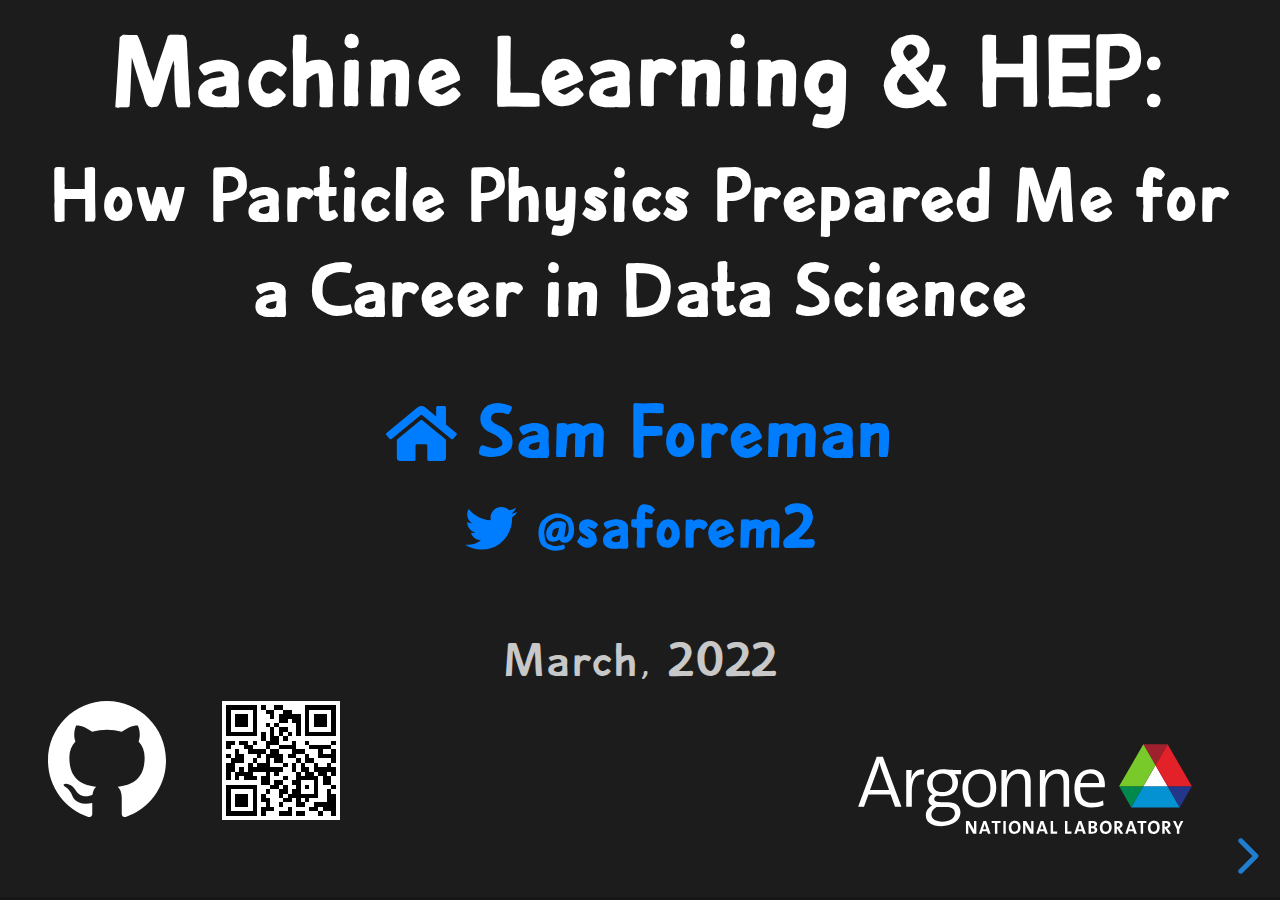
==== commit e20978d1: "Updates slides" ====
--- a/docs/index.html
+++ b/docs/index.html
@@ -48,16 +48,16 @@
 <div id="left" style="50%;">
 
 1. <span id="red">Born</span>: Chicago, IL
-
+<br>
 2. <span id="red">Undergrad</span>: 
   - UIUC (2010 - 2015)
     - B.S. Engineering Physics
     - B.S. Applied Math
-
+<br>
 3. <span id="red">Grad school</span>: 
   - U Iowa (2015 - 2019)
     - PhD. Physics
-
+<br>
 4. <span id="red">Postdoc</span>: 
   - ANL (2019 - ??) 
     - [Leadership Computing Facility](https://alcf.anl.gov/about/people/sam-foreman)
@@ -94,7 +94,7 @@
     - Molecular Dynamics
   - <span id="red">Machine Learning</span>
 
-- Received the [Office of Science Graduate Student Research Program](https://science.osti.gov/wdts/scgsr) fellowship
+- Received the [DOE SCGSR](https://science.osti.gov/wdts/scgsr) fellowship
   - Allowed me to spend last year of grad school at ANL working on my proposed project
   - Introduced me to my current supervisor and opened the door for my postdoc
 </script></section><section  data-markdown><script type="text/template">
@@ -105,7 +105,7 @@
 - <i class="fab  fa-github faa-float animated "></i> [HEP-ML-Resources](https://github.com/iml-wg/HEP-ML-Resources)
 
 - [Snowmass 2021](https://snowmass21.org/start)
-  - [Applications of Machine Learning to Lattice Quantum Field Theory](https://arxiv.org/abs/2202.05838)
+  - 📃 [Applications of Machine Learning to Lattice Quantum Field Theory](https://arxiv.org/abs/2202.05838)
 
 > It provides an opportunity for the entire particle physics community to come
 > together to identify and document a scientific vision for the future of
@@ -239,6 +239,105 @@
 <br>
 
 ![](./assets/ising/ising.svg)
+</script></section><section  data-markdown><script type="text/template">
+<div style="text-align: left;">
+
+### Hamiltonian Monte Carlo (HMC)
+
+- Hamiltonian Dynamics:
+
+</div>
+
+<span id="note" style="font-size:1.5em">$\dot{x} = \frac{\partial H}{\partial v}$</span>
+$\hspace{10pt}$
+<span id="note" style="font-size:1.5em">$\dot{v} = - \frac{\partial H}{\partial x}$</span>
+
+![](assets/hmc1.svg)  <!-- .element width="90%" -->
+</script></section><section  data-markdown><script type="text/template">
+<div style="text-align:left;">
+
+## HMC: Leapfrog Integrator
+
+- Hamiltonian: $H(x, v) = S(x) + \frac{1}{2} v^{2}$
+
+- <span id="blue">Target distribution</span> $p(x) \propto e^{-S(x)} \Longrightarrow$
+  - $p(x, v) \propto e^{-S(x)} \cdot e^{-\frac{v^{2}}{2}} = e^{-H(x, v)}$
+
+- Hamilton's equations:
+</div>
+
+<span id="note" style="font-size:1.1em">$\dot{x} = \frac{\partial H}{\partial v}$</span>
+$\hspace{10pt}$
+<span id="note" style="font-size:1.1em">$\dot{v} = - \frac{\partial H}{\partial x}$</span>
+
+<div style="text-align:left;">
+
+- <span id="red">Leapfrog Integrator</span>:
+
+</div>
+
+<div id="note" style="max-width:66%;">
+
+1. $ \tilde{v} = v + \frac{\varepsilon}{2} \partial_{x} U$
+
+2. $ x' = \tilde{x} + \varepsilon \tilde{v} $
+
+3. $ v' = \tilde{v} + \frac{\varepsilon}{2} \partial_{x} U$
+
+</div>
+</script></section><section  data-markdown><script type="text/template">
+# HMC 
+
+<section data-background-iframe="https://chi-feng.github.io/mcmc-demo/app.html"
+          data-background-interactive>
+</script></section><section  data-markdown><script type="text/template">
+<div id='dark'>
+
+# Issues with HMC
+
+- Energy levels selected randomly $\rightarrow$ <span id="red">slow mixing!</span>
+- Cannot easily traverse low-density zones
+- What do we want in a good sampler?
+  - <span id="blue">**Fast mixing**</span> (small autocorrelations)
+  - <span id="blue">**Fast burn-in**</span> (quick convergence)
+
+![](assets/hmc_traj_eps05.svg) <!-- .element width="49%" -->
+![](assets/hmc_traj_eps025.svg) <!-- .element width="49%" -->
+
+</div>
+</script></section><section  data-markdown><script type="text/template">
+<div id='dark'>
+
+# <span style="color: #3B4CC0;">Critical Slowing Down</span>
+
+<div id="left" style="width: 45%; font-size: 100%;text-align:left;align:left;margin-left:25pt;margin-top:20pt;font-size:1.1em;">
+
+<h6><span id="note" style="color:rgb(123,159,249);background-color:rgba(123,159,249,0.15);">Charge Freezing</span></h6>
+
+- <span style="color:rgb(192,212,245);font-weight:600;">$Q$ gets stuck!
+<br>
+<br>
+- <span style="color:rgb(242, 203, 183);">$\delta Q \longrightarrow 0$</span> <span style="color:rgb(242, 203, 183);"> </span>
+<br>
+<br>
+- <span style="color:rgb(238, 132, 104);">need to wait $N_{\mathrm{configs}}\longrightarrow \infty$</span>
+
+<br><span id="note" style="color:rgb(255,82,82);background-color:rgba(255,82,82,0.15);padding:10px;margin-left:35pt;align:center;">
+$\tau_{\mathrm{int}}^{Q} \longrightarrow \infty$
+</span>
+
+</div>
+
+<div id="right" style="align:right;">
+
+<img src="assets/critical_slowing_down.svg" style="max-width:85%; height:auto;align:right;">
+
+</div>
+
+</div>
+</script></section><section  data-markdown><script type="text/template"># Lattice QCD
+
+<img src="assets/static/continuum.svg" width=90%>
 </script></section><section  data-markdown><script type="text/template">
 <div id='dark' style="vertical-align:center;text-align:left;">
 
@@ -292,73 +391,6 @@
 </script></section><section  data-markdown><script type="text/template">
 <div id='dark'>
 
-# <span style="color: #3B4CC0;">Critical Slowing Down</span>
-
-<div id="left" style="width: 45%; font-size: 100%;text-align:left;align:left;margin-left:25pt;margin-top:20pt;font-size:1.1em;">
-
-<h6><span id="note" style="color:rgb(123,159,249);background-color:rgba(123,159,249,0.15);">Charge Freezing</span></h6>
-
-- <span style="color:rgb(192,212,245);font-weight:600;">$Q$ gets stuck!
-<br>
-<br>
-- <span style="color:rgb(242, 203, 183);">$\delta Q \longrightarrow 0$</span> <span style="color:rgb(242, 203, 183);"> </span>
-<br>
-<br>
-- <span style="color:rgb(238, 132, 104);">need to wait $N_{\mathrm{configs}}\longrightarrow \infty$</span>
-
-<br><span id="note" style="color:rgb(255,82,82);background-color:rgba(255,82,82,0.15);padding:10px;margin-left:35pt;align:center;">
-$\tau_{\mathrm{int}}^{Q} \longrightarrow \infty$
-</span>
-
-</div>
-
-<div id="right" style="align:right;">
-
-<img src="assets/critical_slowing_down.svg" style="max-width:85%; height:auto;align:right;">
-
-</div>
-
-</div>
-</script></section><section  data-markdown><script type="text/template"># Lattice QCD
-
-<img src="assets/static/continuum.svg" width=90%>
-</script></section><section  data-markdown><script type="text/template">
-<div style="text-align: left;">
-
-### HMC: Leapfrog Integrator
-
-- Hamiltonian Dynamics:
-
-</div>
-
-<span id="note" style="font-size:1.5em">$\dot{x} = \frac{\partial H}{\partial v}$</span>
-$\hspace{10pt}$
-<span id="note" style="font-size:1.5em">$\dot{v} = - \frac{\partial H}{\partial x}$</span>
-
-![](assets/hmc1.svg)  <!-- .element width="90%" -->
-</script></section><section  data-markdown><script type="text/template">
-# HMC 
-
-<section data-background-iframe="https://chi-feng.github.io/mcmc-demo/app.html"
-          data-background-interactive>
-</script></section><section  data-markdown><script type="text/template">
-<div id='dark'>
-
-# Issues with HMC
-
-- Energy levels selected randomly $\rightarrow$ <span id="red">slow mixing!</span>
-- Cannot easily traverse low-density zones
-- What do we want in a good sampler?
-  - <span id="blue">**Fast mixing**</span> (small autocorrelations)
-  - <span id="blue">**Fast burn-in**</span> (quick convergence)
-
-![](assets/hmc_traj_eps05.svg) <!-- .element width="49%" -->
-![](assets/hmc_traj_eps025.svg) <!-- .element width="49%" -->
-
-</div>
-</script></section><section  data-markdown><script type="text/template">
-<div id='dark'>
-
 #### L2HMC: LeapfrogLayer
 
 <div id="float" style="width:100%;align:center;">
@@ -369,14 +401,16 @@
 
 </div>
 </script></section><section  data-markdown><script type="text/template">
-<div id='dark'>
+<div id='dark' style="text-align:left;">
 
 ## Algorithm
 
+Input: <span id="red" style="text-align:left;">$x$</span>
+
 <div class="column" style="width=100%;font-size:0.77em;">
 
-1. Resample <span id="green">$\mathbf{v} \sim \mathcal{N}(0, \mathbb{1})$</span>, <span id="pink">$d\sim\mathcal{U}(+, -)$,</span> 
-   construct <span id="cyan">$\xi$</span>$=(\mathbf{x}, $<span id="green">$\mathbf{v}$</span>, <span id="pink">$\pm$</span>$)$
+1. Resample <span id="green">$\mathbf{v} \sim \mathcal{N}(0, \mathbb{1})$</span>,
+   construct <span id="cyan">$\xi$</span>$=($<span id="red">$\mathbf{x}$</span>$,$ <span id="green">$\mathbf{v}$</span>$)$
 
 2. Generate <span style="color:#AE81FF;">proposal $\xi^{\ast}$</span> by passing <span id="cyan">initial
    $\xi$</span> through $N_{\mathrm{LF}}$ **leapfrog
@@ -568,7 +602,7 @@
 
 <div id="note" style="color:rgb(255,255,255);background-color:rgba(255,255,255,0.15);margin-top:-40px;">
 
-Average plaquette $\langle x_{P}\rangle$ vs lf step
+Average plaq $\langle x_{P}\rangle$
 
 </div>
 
@@ -679,25 +713,27 @@
 </small>
 
 </div>
-</script></section><section  data-markdown><script type="text/template">
-<section data-background-iframe="https://chi-feng.github.io/mcmc-demo/app.html"
-          data-background-interactive>
 </script></section><section  data-markdown><script type="text/template"># Thank you!
 
 
 - 🔗 Slides: [bit.ly/phys-sem](https://bit.ly-phys-sem)
+- Reach out! [foremans@anl.gov](mailto:///foremans@anl.gov)
+  - <i class="fab  fa-twitter faa-float animated "></i><a href="https://www.twitter.com/saforem2"> @saforem2</a>
+  - <i class="fab  fa-github faa-float animated "></i><a href="https://www.github.com/saforem2"> saforem2</a>
 - <a href="https://twitter.com/saforem2/status/1505576506696900608?s=20&t=qtuJbHVVIfYKoWwFWUjcNw">
 <i class="fab  fa-twitter faa-float animated "></i> What advice would you give to yourself as an undergrad?</a>
 
 
 <style>
+
+@import url('https://fonts.googleapis.com/css2?family=Coming+Soon&display=swap');
 
 :root {
     --r-heading-text-transform: none;
     --r-heading-margin: 0 0 20px 0;
     --r-heading-font: "graze-pro", "OpenSans-Bold", "Open Sans", Helvetica, Impact, sans-serif;
     --r-main-background-color: #1c1c1c;
-    --r-main-font: "graze-pro", "SourceSansPro", Helvetica Neue, sans-serif;
+    --r-main-font: "graze-pro", "Open Sans", "Coming Soon", "SourceSansPro", Helvetica Neue, sans-serif;
     --r-main-font-size: 34px;
     --r-block-margin: 5px;
     --r-heading-margin: 0 0 20px 0;
--- a/docs/_assets/custom/custom_theme.css
+++ b/docs/_assets/custom/custom_theme.css
@@ -1,3 +1,6 @@
+<style>
+@import url('https://fonts.googleapis.com/css2?family=Pangolin&display=swap');
+</style>
 @font-face {
     font-family: KaTeX_Math;
     src: url('../custom/fonts/katex/KaTeX_Main-Regular.woff');
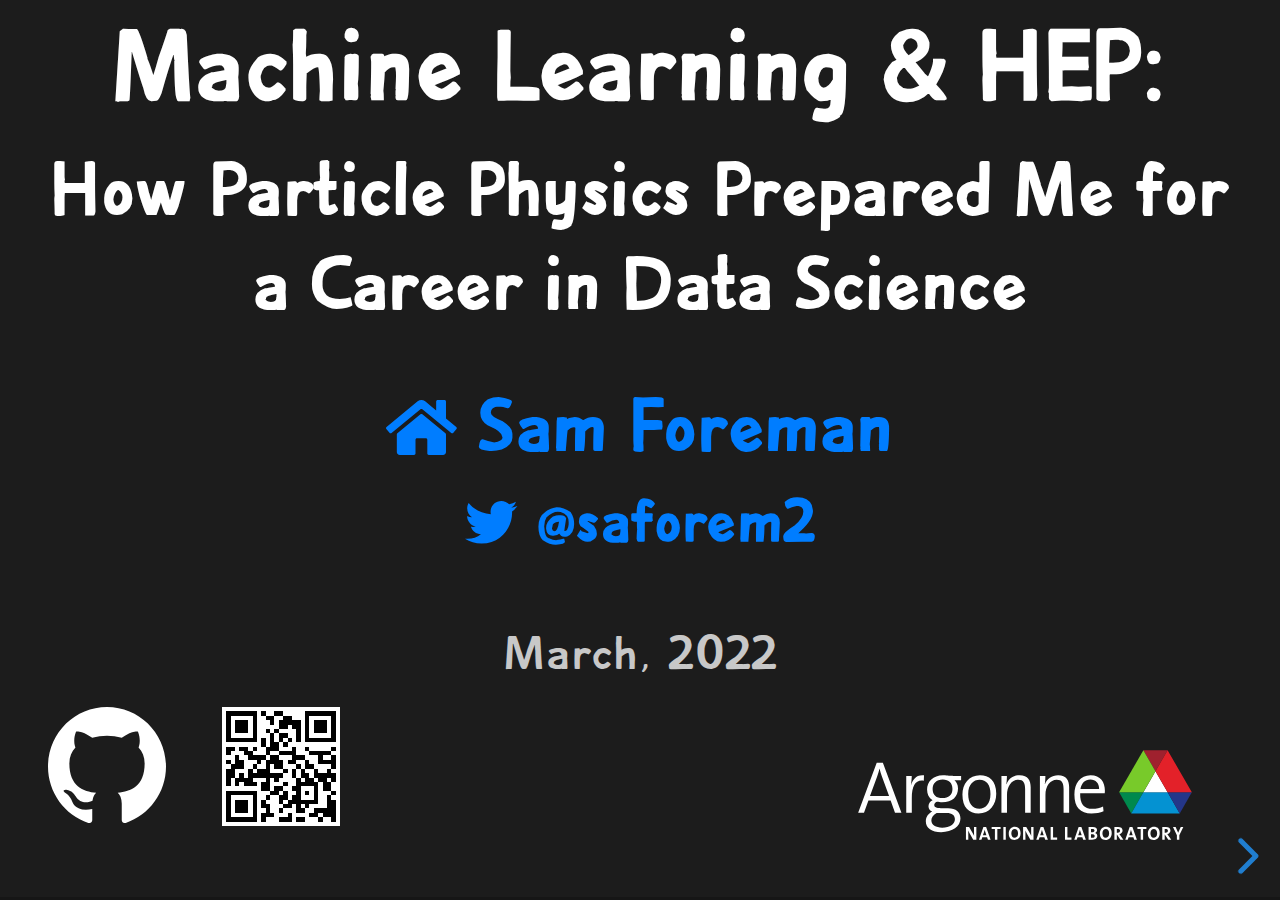
==== commit 61fb64a9: "Updates slides" ====
--- a/docs/index.html
+++ b/docs/index.html
@@ -17,7 +17,6 @@
   <body>
     <div class="reveal">
       <div class="slides"><section  data-markdown><script type="text/template">
-<div style="align:center;vertical-align:center;">
 
 <h1 display=inline:block;>Machine Learning & HEP:</h1>
 <h3 display=inline:block; style="line-height:1.5em;margin-bottom:5px;">How Particle Physics Prepared Me for a Career in Data Science</h3>
@@ -26,11 +25,10 @@
 </a></h3>
 <h4><a href="https://twitter.com/saforem2">
 <i class="fab  fa-twitter faa-float animated "></i> @saforem2</a></h4>
-<!-- <h5><a href="https://bit.ly/phys-sem">🔗 slides</a></h5> -->
 <br>
 March, 2022
 
-<div align="bottom">
+<div align="bottom" style="padding-top:10px;">
 
 [<img align="left" width=10% src="assets/github.svg">](https://github.com/saforem2/l2hmc-qcd)
 <img align="left" style="padding-left:45px;" width=10% src="assets/qr.svg">
@@ -47,20 +45,27 @@
 
 <div id="left" style="50%;">
 
-1. <span id="red">Born</span>: Chicago, IL
-<br>
-2. <span id="red">Undergrad</span>: 
-  - UIUC (2010 - 2015)
-    - B.S. Engineering Physics
-    - B.S. Applied Math
-<br>
-3. <span id="red">Grad school</span>: 
-  - U Iowa (2015 - 2019)
-    - PhD. Physics
-<br>
-4. <span id="red">Postdoc</span>: 
-  - ANL (2019 - ??) 
-    - [Leadership Computing Facility](https://alcf.anl.gov/about/people/sam-foreman)
+<ol>
+<li> <span id="red">Born</span>: Chicago, IL </li>
+<li> <span id="red">Undergrad</span>: </li>
+  <ul>
+  <li>UIUC (2010 - 2015)</li>
+  <li> B.S. Engineering Physics</li>
+  <li>B.S. Applied Math</li>
+  </ul>
+<li><span id="red">Grad school</span>:</li>
+  <ul>
+  <li>U Iowa (2015 - 2019)</li>
+  <li>PhD. Physics</li>
+  </ul>
+<li><span id="red">Postdoc</span>:</li>
+  <ul>
+  <li>ANL (2019 - Current)</li>
+    <ul>
+    <li> <a href="https://alcf.anl.gov/about/people/sam-foreman">Leadership Computing Facility</a></li>
+    </ul>
+  </ul>
+</ol>
 
 </div>
 
@@ -140,13 +145,13 @@
 </script></section><section  data-markdown><script type="text/template">
 # Markov Chain Monte Carlo
 
-- MCMC sampling provides a class of algorithms for systematic sampling from
-  high-dimensional probability distributions.
-
 - <span id="red">Goal</span>: Generate an ensemble of <span
   id="blue">independent</span> samples drawn from desired target distribution $p(x)$.
 
   - This can be done using the <span id="blue">Metropolis-Hastings</span> algorithm
+
+> MCMC sampling provides a class of algorithms for systematic sampling from
+> high-dimensional probability distributions.
 </script></section><section  data-markdown><script type="text/template"><span style="font-size: 0.9em;">
 
 # Metropolis-Hastings
@@ -256,19 +261,21 @@
 </script></section><section  data-markdown><script type="text/template">
 <div style="text-align:left;">
 
-## HMC: Leapfrog Integrator
+### HMC: Leapfrog Integrator
 
 - Hamiltonian: $H(x, v) = S(x) + \frac{1}{2} v^{2}$
 
-- <span id="blue">Target distribution</span> $p(x) \propto e^{-S(x)} \Longrightarrow$
-  - $p(x, v) \propto e^{-S(x)} \cdot e^{-\frac{v^{2}}{2}} = e^{-H(x, v)}$
+- Target distribution: <span id="blue">$p(x)$
+  $\propto e^{-S(x)}$</span>, <span id="green">$p(v)$ $\propto
+  e^{-\frac{1}{2}v^{2}}$ </span> $\Longrightarrow$
+  - $p(x, v) \propto $<span id="blue"> $e^{-S(x)}$</span> $\cdot$ <span id="green">$e^{-\frac{v^{2}}{2}}$</span>$ = e^{-H(x, v)}$
 
 - Hamilton's equations:
 </div>
 
-<span id="note" style="font-size:1.1em">$\dot{x} = \frac{\partial H}{\partial v}$</span>
+<span id="note" style="font-size:1.0em">$\dot{x} = \frac{\partial H}{\partial v}$</span>
 $\hspace{10pt}$
-<span id="note" style="font-size:1.1em">$\dot{v} = - \frac{\partial H}{\partial x}$</span>
+<span id="note" style="font-size:1.0em">$\dot{v} = - \frac{\partial H}{\partial x}$</span>
 
 <div style="text-align:left;">
 
@@ -276,7 +283,7 @@
 
 </div>
 
-<div id="note" style="max-width:66%;">
+<div id="note" style="max-width:50%;">
 
 1. $ \tilde{v} = v + \frac{\varepsilon}{2} \partial_{x} U$
 
@@ -526,7 +533,7 @@
 
 - Where $\color{#FA5252}{\delta Q_{\mathbb{R}}}$ is the <span id="red">tunneling rate</span>
   $$\color{#FA5252}{\delta Q_{\mathbb{R}}}(\xi',\xi)=\left|Q_{\mathbb{R}}(x') - Q_{\mathbb{R}}(x)\right|$$
-- And $A(\xi'|\xi)$ is probability of accepting the proposal configuration $\xi'$.
+- And $A(\xi'|\xi)$ is probability of accepting the proposal $\xi'$.
   $$ A(\xi'|\xi) = \min\left(1, \frac{p(\xi')}{p(\xi)}\left|\frac{\partial \xi'}{\partial \xi^{T}}\right|\right\)$$
 
 </div>
